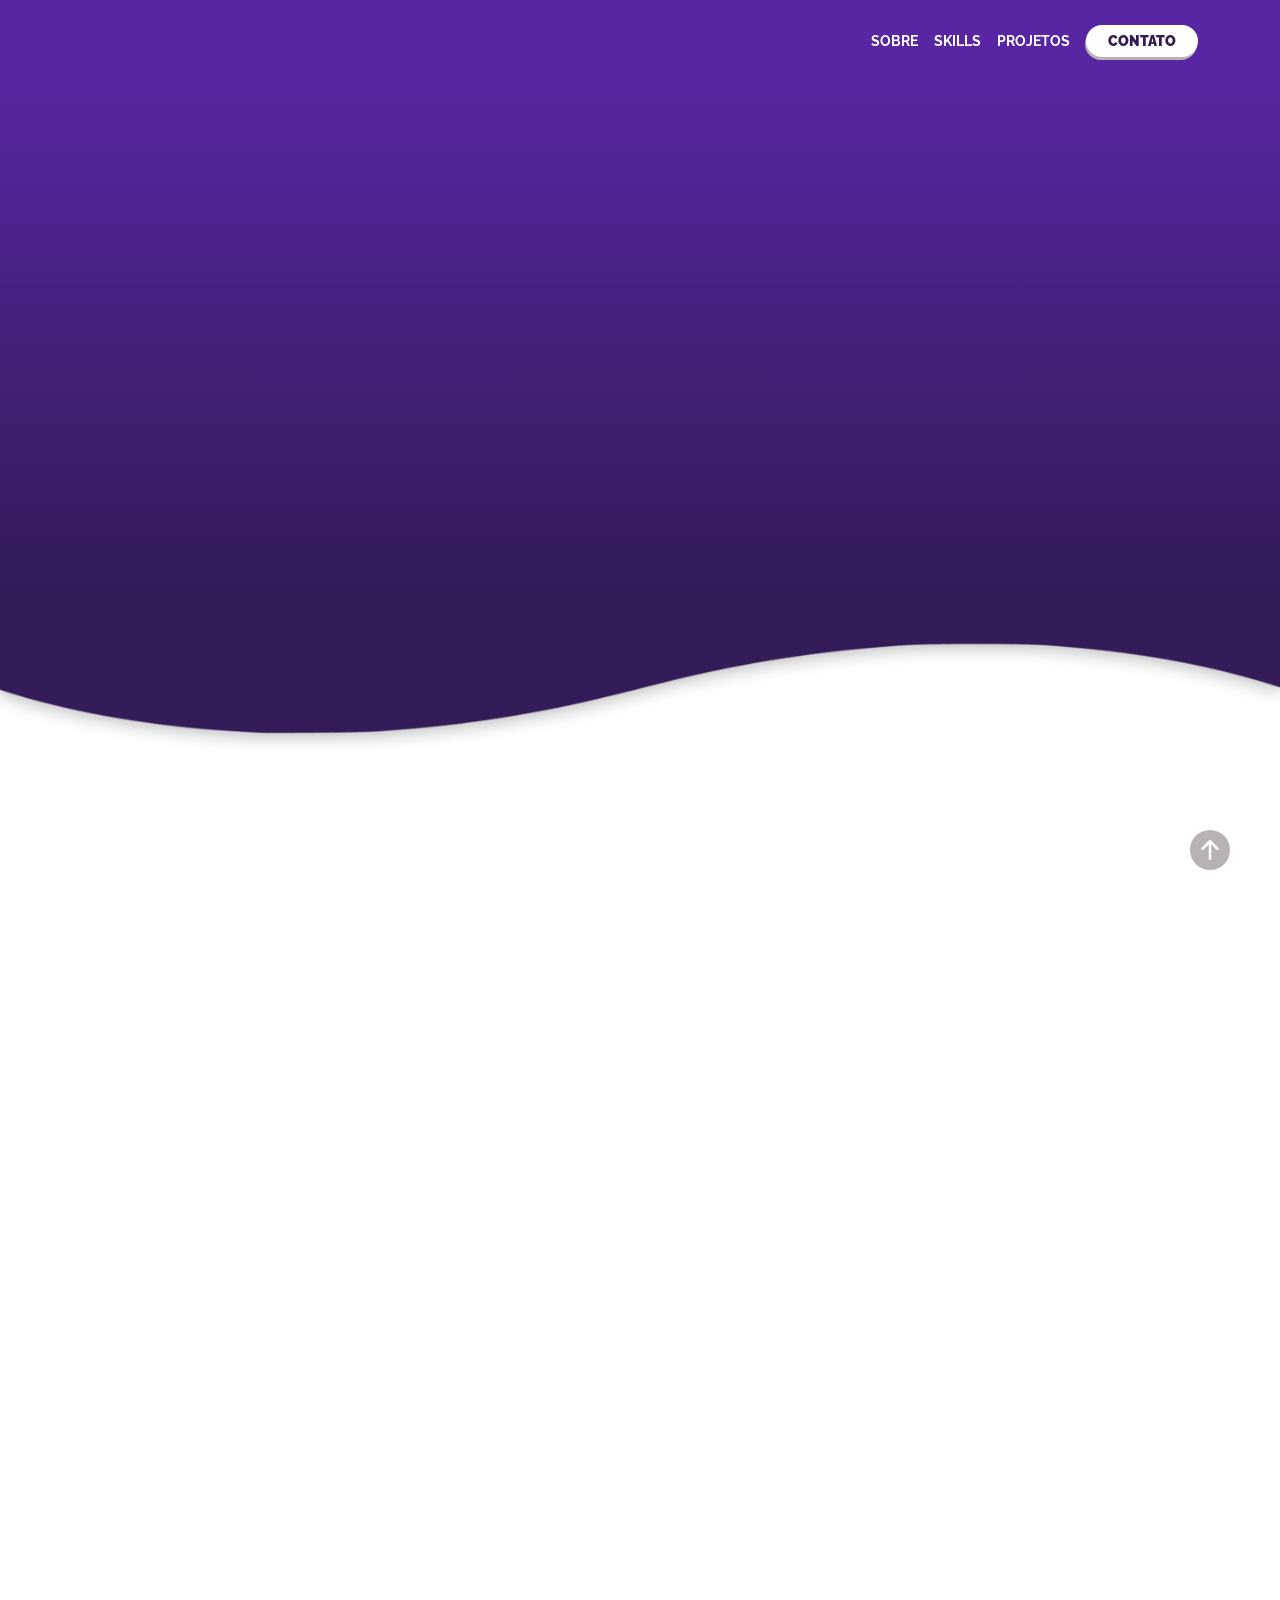
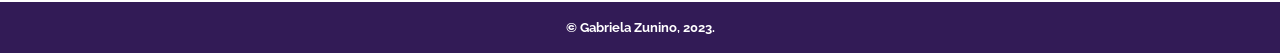
==== index.html @ 8ee488ed "primeiro commit" ====
<!DOCTYPE html>
<html lang="pt-BR">

<head>
  <meta charset="UTF-8">
  <meta http-equiv="X-UA-Compatible" content="IE=edge">
  <meta name="viewport" content="width=device-width, initial-scale=1.0">
  <link href="https://cdn.jsdelivr.net/npm/bootstrap@5.3.0/dist/css/bootstrap.min.css" rel="stylesheet"
    integrity="sha384-9ndCyUaIbzAi2FUVXJi0CjmCapSmO7SnpJef0486qhLnuZ2cdeRhO02iuK6FUUVM" crossorigin="anonymous">
  <script src="https://cdn.jsdelivr.net/npm/bootstrap@5.3.0/dist/js/bootstrap.bundle.min.js"
    integrity="sha384-geWF76RCwLtnZ8qwWowPQNguL3RmwHVBC9FhGdlKrxdiJJigb/j/68SIy3Te4Bkz" crossorigin="anonymous"
    defer></script>
  <link rel="stylesheet" href="src/css/style.css">
  <link rel="shortcut icon" href="src/images/icon.svg" type="image/x-icon">
  <script src="/src/js/mostrarMais.js" defer></script>
  <script src="src/js/form.js" defer></script>
  <script src="src/js/textAuto.js" defer></script>
  <script src="src/js/scrollReveal.js" defer></script>
  <script src="https://unpkg.com/scrollreveal"></script>
  <title>Gabriela C. Zunino</title>
</head>

<body>
  <header id="home">
    <nav class="navbar navbar-expand-lg">
      <div class="container">
        <a class="navbar-brand" href="#">
          <img src="src/images/Logo.svg" alt="Logo Gabriela C Zunino">
        </a>
        <button class="navbar-toggler" type="button" data-bs-toggle="collapse" data-bs-target="#navbarNav"
          aria-controls="navbarNav" aria-expanded="false" aria-label="Toggle navigation">
          <span><img src="src/images/list.svg" alt="menu__btn"></span>
        </button>
        <div class="collapse navbar-collapse" id="navbarNav">
          <ul class="navbar-nav ms-auto d-flex align-items-center justify-content-center">
            <li class="nav-item">
              <a class="nav-text" href="#banner-area">Sobre</a>
            </li>
            <li class="nav-item">
              <a class="nav-text" href="#skills">Skills</a>
            </li>
            <li class="nav-item">
              <a class="nav-text" href="#area-projetos">Projetos</a>
            </li>
            <li class="nav-item">
              <a class="btn d-flex justify-content-center align-items-center" href="#contato">Contato</a>
            </li>
          </ul>
        </div>
      </div>
    </nav>
  </header>

  <main>
    <section id="banner-area">
      <div class="bg">
        <div class="container">
          <div class="banner__conteudo pt-5 d-flex flex-md-row flex-column justify-content-center align-items-center">
            <img src="src/images/Gabriela.png" alt="foto da Gabriela C Zunino" class="banner__img me-md-5">

            <div class="banner__texto d-flex flex-column align-items-center align-items-md-start">
              <h1 class="banner__titulo text-center text-md-start">Gabriela, 22<br /><span id="textAuto"></span></h1>
              <p class="banner__sobre py-2 text-center text-md-start">Eu sou formada em lorem ipsum sit amet consectetur
                e atualmente estou
                participando no projeto Oracle ONE na Alura.</p>

              <div class="banner__botoes d-flex flex-column flex-md-row my-2 align-items-center justify-content-center">
                <a href="https://github.com/gaberelaa"
                  class="banner__btn d-flex justify-content-center align-items-center me-md-4 mb-3" target="_blank">
                  <img src="src/images/github 1.svg" alt="logo github" class="banner__btn-img pe-2">
                  GITHUB
                </a>
                <a href="https://www.linkedin.com/in/gabrielazunino/"
                  class="banner__btn d-flex justify-content-center align-items-center me-md-4 mb-3" target="_blank">
                  <img src="src/images/linkedin 1.svg" alt="logo linkedin" class="banner__btn-img pe-2">
                  LINKEDIN
                </a>

                <a href="#" class="banner__btn d-flex justify-content-center align-items-center mb-3" target="_blank">
                  <img src="src/images/card-text.svg" alt="logo linkedin" class="banner__btn-img pe-2">
                  CURRICULO
                </a>
              </div>
            </div>
          </div>
        </div>
      </div>
      <img src="src/images/onda_1.png" class="divisoria img-fluid">
    </section>

    <section id="cursos-formacao">
      <div class="container">
        <div class="cursos-formacao__content d-flex flex-column align-items-center my-5">
          <h2 class="titulo-section-branca text-center">Cursos & Formações</h2>

          <div class="cursos d-flex justify-content-between flex-wrap my-md-5">
            <div class="curso my-4">
              <div class="curso__img d-flex justify-content-center align-items-center">
                <a href="https://cursos.alura.com.br/user/gabrielazunino/degree-front-end-turma5-one-579096/certificate"
                  target="_blank"><img src="/src/images/certificados/logo_ALURA.png"
                    alt="logo instituição de ensino alura"></a>
              </div>

              <div class="curso__texto d-flex flex-column align-items-center py-4">
                <h3 class="curso__titulo text-uppercase text-center">Formação em<br />Desenvolvimento Front-end</h3>
                <p class="fw-bold text-center">
                  Aprendi a desenvolver interfaces de usuário atraentes e responsivas com foco em acessibilidade e
                  desempenho, utilizando tecnologias como HTML, CSS e JavaScript.
                </p>
              </div>
            </div>

            <div class="curso my-4">
              <div class="curso__img d-flex justify-content-center align-items-center">
                <a href="https://cursos.alura.com.br/user/gabrielazunino/degree-business-agility-turma5-one-579118/certificate"
                  target="_blank"><img src="/src/images/certificados/logo_ALURA.png"
                    alt="logo instituição de ensino alura"></a>
              </div>

              <div class="curso__texto d-flex flex-column align-items-center py-4">
                <h3 class="curso__titulo text-uppercase text-center">Formação em<br />Business Agility</h3>
                <p class="fw-bold text-center">
                  Aprendi o Mindset Ágil, estruturação de equipes e mensuração de resultados, expandir a agilidade para
                  outros projetos e áreas, impulsionando o sucesso da empresa.
                </p>
              </div>
            </div>

            <div class="curso my-4">
              <div class="curso__img d-flex justify-content-center align-items-center">
                <a href="https://empresas.descomplica.com.br/#/certificado/4a0d4b6e-781c-4298-8989-5dfa23360d42"
                  target="_blank"><img src="/src/images/certificados/logoInstitutoNu.png"
                    alt="logo instituto NU + descomplica"></a>
              </div>

              <div class="curso__texto d-flex flex-column align-items-center py-4">
                <h3 class="curso__titulo text-uppercase text-center">Design Thinking, UX e Metodologias Ágeis</h3>
                <p class="fw-bold text-center">
                  Desenvolvi habilidades em UX design e práticas ágeis, abordagem centrada no usuário, técnicas de
                  pesquisa e prototipação para criar soluções inovadoras e colaborativas.
                </p>
              </div>
            </div>

            <div class="curso my-4">
              <div class="curso__img d-flex justify-content-center align-items-center">
                <a href="https://empresas.descomplica.com.br/#/certificado/fb8136c1-b3ff-40ca-a9f5-7c4e1dd2fcd7"
                  target="_blank"><img src="/src/images/certificados/logoInstitutoNu.png"
                    alt="logo instituto NU + descomplica"></a>
              </div>

              <div class="curso__texto d-flex flex-column align-items-center py-4">
                <h3 class="curso__titulo text-uppercase text-center">Java Script</h3>
                <p class="fw-bold text-center">
                  Adquiri conhecimentos em variáveis, funções, DOM, requisições e consumo de APIs. Tive uma compreensão
                  aprofundada dessa linguagem, posso desenvolver sites dinâmicos e outros projetos incriveis.
                </p>
              </div>
            </div>

            <div class="curso my-4">
              <div class="curso__img d-flex justify-content-center align-items-center">
                <a href="https://empresas.descomplica.com.br/#/certificado/546088b1-3071-4ff8-87dc-6d30b215b2cf"
                  target="_blank"><img src="/src/images/certificados/logoInstitutoNu.png"
                    alt="logo instituto NU + descomplica"></a>
              </div>

              <div class="curso__texto d-flex flex-column align-items-center py-4">
                <h3 class="curso__titulo text-uppercase text-center">React</h3>
                <p class="fw-bold text-center">
                  Aprendi a criar componentes reutilizáveis, gerenciar o estado da aplicação e integrar com APIs, os
                  conceitos de virtual DOM, roteamento e ciclo de vida dos componentes, para aplicações web modernas e
                  eficientes.
                </p>
              </div>
            </div>

            <div class="curso my-4">
              <div class="curso__img d-flex justify-content-center align-items-center">
                <a href="https://empresas.descomplica.com.br/#/certificado/546088b1-3071-4ff8-87dc-6d30b215b2cf"
                  target="_blank"><img src="/src/images/certificados/logoInstitutoNu.png"
                    alt="logo instituto NU + descomplica"></a>
              </div>

              <div class="curso__texto d-flex flex-column align-items-center py-4">
                <h3 class="curso__titulo text-uppercase text-center">Gestão de Projetos e Produtos</h3>
                <p class="fw-bold text-center">
                  Adquiri conhecimento em técnicas e ferramentas para gestão de projetos e produtos capacitando-me a
                  gerenciar de forma eficaz o ciclo de vida de projetos.
                </p>
              </div>
            </div>

            <div class="curso my-4">
              <div class="curso__img d-flex justify-content-center align-items-center">
                <a href="https://alunos.b7web.com.br/media/certificates/certificado_9192114.jpg" target="_blank"><img
                    src="src/images/certificados/logo__b7web.png" alt="logo B7Web"></a>
              </div>

              <div class="curso__texto d-flex flex-column align-items-center py-4">
                <h3 class="curso__titulo text-uppercase text-center">Git & Github</h3>
                <p class="fw-bold text-center">
                  Aprendi a utilizar comandos básicos do Git para criar e gerenciar repositórios, realizar commits,
                  branches e merges. E também o GitHub para compartilhar e colaborar em projetos.
                </p>
              </div>
            </div>

            <div class="curso my-4">
              <div class="curso__img d-flex justify-content-center align-items-center">
                <a href="https://alunos.b7web.com.br/media/certificates/certificado_638559.jpg" target="_blank"><img
                    src="src/images/certificados/logo__b7web.png" alt="logo B7Web"></a>
              </div>

              <div class="curso__texto d-flex flex-column align-items-center py-4">
                <h3 class="curso__titulo text-uppercase text-center">HTML5 & CSS3</h3>
                <p class="fw-bold text-center">
                  Tecnologias essenciais para a criação de páginas web modernas e estilizadas. No curso, aprendi a
                  utilizar os recursos do HTML5 para estruturar o conteúdo de forma semântica, além de explorar as
                  funcionalidades avançadas do CSS3 para estilizar e posicionar elementos de forma responsiva.
                </p>
              </div>
            </div>

            <div class="curso my-4">
              <div class="curso__img d-flex justify-content-center align-items-center">
                <a href="https://alunos.b7web.com.br/media/certificates/certificado_9412033.jpg" target="_blank"><img
                    src="src/images/certificados/logo__b7web.png" alt="logo B7Web"></a>
              </div>

              <div class="curso__texto d-flex flex-column align-items-center py-4">
                <h3 class="curso__titulo text-uppercase text-center">Bootstrap</h3>
                <p class="fw-bold text-center">
                  Utilização de componentes pré-construídos do Bootstrap, como menus, botões, carousel e formulários,
                  para agilizar o desenvolvimento de páginas web. Além disso, explorei o sistema de grid para criar
                  layouts flexíveis e responsivos.
                </p>
              </div>
            </div>
          </div>
        </div>

        <div class="d-flex justify-content-center mb-5">
          <button id="view_btn" class="banner__btn btn__form btn__more btn__curso text-uppercase">Ver mais</button>
        </div>
      </div>
    </section>

    <section id="area-projetos">
      <img src="src/images/onda.png" class="divisoria img-fluid">
      <div class="bg">
        <div class="container">
          <div class="projetos d-flex flex-column align-items-center pt-5 pb-2 py-md-5">
            <h2 class="titulo-section-roxa">Últimos Projetos</h2>

            <div class="projetos__esquerda d-flex flex-column flex-md-row align-items-center py-5">
              <div class="projeto__img d-flex justify-content-center align-items-center">
                <img src="src/images/projeto/Projeto.png" alt="imagem projeto">
              </div>

              <div class="projeto__texto d-flex flex-column align-items-center align-items-md-start ms-md-4 mt-4">
                <h3 class="projeto__titulo text-center text-md-start">Advice Generator App - HTML, CSS & JS</h3>
                <p class="projeto__texto text-center text-md-start">
                  Gerador de conselhos aleatórios, desenvolvido com HTML, CSS, JavaScrip e também utilizei a API Advice
                  Slip. <br /> Para receber um conselhos
                  basta clicar no dado.
                </p>
                <div class="projeto__btns d-flex justify-content-start">
                  <a href="https://github.com/gaberelaa/gerador_conselhosAleatorios"
                    class="btn d-flex justify-content-center align-items-center me-3" target="_blank">Repositório</a>
                  <a href="https://gaberelaa.github.io/gerador_conselhosAleatorios/"
                    class="btn d-flex justify-content-center align-items-center" target="_blank">Ver demo</a>
                </div>
              </div>
            </div>

            <div class="projetos__direita d-flex flex-column flex-md-row align-items-center py-5">
              <div class="projeto__texto d-flex flex-column align-items-center align-items-md-end me-md-4 mb-4">
                <h3 class="projeto__titulo text-center text-md-end">Interactive Rating Component - HTML, CSS & JS</h3>
                <p class="projeto__texto text-center text-md-end">
                  Um card de avaliação interativa, onde o usuário poderá escolher uma nota para um possível serviço, e
                  após selecionado receberá um card com o agradecimento pelo voto.
                </p>
                <div class="projeto__btns d-flex justify-content-end">
                  <a href="https://github.com/gaberelaa/AvaliacaoInterativa"
                    class="btn d-flex justify-content-center align-items-center me-3" target="_blank">Repositório</a>
                  <a href="https://gaberelaa.github.io/AvaliacaoInterativa/"
                    class="btn d-flex justify-content-center align-items-center" target="_blank">Ver demo</a>
                </div>
              </div>

              <div class="projeto__img d-flex justify-content-center align-items-center">
                <img src="src/images/projeto/projeto2.png" alt="imagem projeto">
              </div>
            </div>

            <div class="projetos__esquerda d-flex flex-column flex-md-row align-items-center py-5">
              <div class="projeto__img d-flex justify-content-center align-items-center">
                <img src="src/images/projeto/Projeto3.png" alt="imagem projeto">
              </div>

              <div class="projeto__texto d-flex flex-column align-items-center align-items-md-start ms-md-4 mt-4">
                <h3 class="projeto__titulo text-center text-md-start">Landing Page SunnySide - HTML, CSS & BootstrapS</h3>
                <p class="projeto__texto text-center text-md-start">
                  Landing page para agência Sunnyside responsiva.
                </p>
                <div class="projeto__btns d-flex">
                  <a href="https://github.com/gaberelaa/Sunnyside.LandingPage"
                    class="btn d-flex justify-content-center align-items-center me-3" target="_blank">Repositório</a>
                  <a href="https://gaberelaa.github.io/Sunnyside.LandingPage/"
                    class="btn d-flex justify-content-center align-items-center" target="_blank">Ver demo</a>
                </div>
              </div>
            </div>

            <div class="projetos__direita d-flex flex-column flex-md-row align-items-center py-5">
              <div class="projeto__texto d-flex flex-column align-items-center align-items-md-end me-md-4 mb-4">
                <h3 class="projeto__titulo text-center text-md-end">Landing Page Huddle - HTML, CSS & Bootstrap</h3>
                <p class="projeto__texto text-center text-md-end">
                  Landing page Huddle responsiva.
                </p>
                <div class="projeto__btns d-flex justify-content-end">
                  <a href="https://github.com/gaberelaa/Huddle.landingpage"
                    class="btn d-flex justify-content-center align-items-center me-3" target="_blank">Repositório</a>
                  <a href="https://gaberelaa.github.io/Huddle.landingpage/"
                    class="btn d-flex justify-content-center align-items-center" target="_blank">Ver demo</a>
                </div>
              </div>

              <div class="projeto__img d-flex justify-content-center align-items-center">
                <img src="src/images/projeto/projeto4.png" alt="imagem projeto">
              </div>
            </div>
          </div>
          </div>

          

          <div class="d-flex justify-content-center pb-5">
            <a href="https://github.com/gaberelaa?tab=repositories"
              class="btn btn__more text-uppercase py-4 d-flex justify-content-center align-items-center"
              target="_blank">Outros Projetos</a>
          </div>
        </div>
      </div>
      <img src="src/images/onda_1.png" class="divisoria img-fluid">
    </section>

    <section id="skills">
      <div class="container">
        <div class="skills__content d-flex justify-content-center align-items-center my-5">
          <div class="skills d-flex flex-column align-items-center">
            <h2 class="titulo-section-branca my-5">Skills</h2>

            <ul class="skills__list d-flex justify-content-evenly flex-wrap flex-row p-0">
              <li class="skills__list-item d-flex justify-content-start align-items-end p-3 mb-4">
                <img src="src/images/skills/js.png" alt="logo javascript">
              </li>
              <li class="skills__list-item d-flex justify-content-start align-items-end p-3 mb-4">
                <img src="src/images/skills/react.png" alt="logo react">
              </li>
              <li class="skills__list-item d-flex justify-content-start align-items-end p-3 mb-4">
                <img src="src/images/skills/html.png" alt="logo html">
              </li>
              <li class="skills__list-item d-flex justify-content-start align-items-end p-3">
                <img src="src/images/skills/css.png" alt="logo css">
              </li>
              <li class="skills__list-item d-flex justify-content-start align-items-end p-3">
                <img src="src/images/skills/bootstrap.png" alt="logo bootstrap">
              </li>
              <li class="skills__list-item d-flex justify-content-start align-items-end p-3">
                <img src="src/images/skills/git.png" alt="logo git">
              </li>
            </ul>
          </div>
        </div>
      </div>
    </section>

    <section id="contato">
      <img src="src/images/onda.png" class="divisoria img-fluid">
      <div class="bg">
        <div class="container p-0">
          <div class="contato__content d-flex justify-content-md-center align-items-center py-5">
            <div class="contato__img me-5">
              <img src="src/images/contact/Inbox cleanup-pana.svg" alt="">
            </div>

            <div class="contato__form d-flex flex-column align-items-center justify-content-center">
              <h2 class="titulo-section-roxa text-center">Contato</h2>
              <form action="https://formsubmit.co/42e1a36c0c9236c0101e891fdc2cc5ad" method="POST" class="form d-flex flex-column align-items-center justify-content-center" id="myForm" >
                <div class="form__group">
                  <label class="form__label ps-3" for="name">Nome</label>
                  <input placeholder="Digite o seu nome completo" class="form__input p-3" type="text"
                    oninput="validaNome(0)" name="name" maxlength="50">
                  <span id="inputError" class="ps-3">O nome deve conter mais do que 3 caracteres.</span>
                </div>
                <div class="form__group">
                  <label class="form__label ps-3" for="email">E-mail</label>
                  <input placeholder="Digite o seu e-mail" class="form__input p-3" name="email" id="email" type="email"
                    oninput="validaEmail()">
                  <span id="inputError" class="ps-3">Digite um e-mail válido.</span>
                </div>
                <div class="form__group">
                  <label class="form__label ps-3" for="name">Assunto</label>
                  <input placeholder="Digite o assunto" class="form__input p-3" name="_subject" type="text" oninput="validaNome(2)"
                    maxlength="50">
                  <span id="inputError" class="ps-3">Por favor, digite o motivo do seu contato.</span>
                </div>
                <div class="form__group">
                  <label class="form__label ps-3" for="message">Mensagem</label>
                  <textarea placeholder="Digite a sua mensagem..." class="form__input p-3" name="message" id="message"
                    maxlength="300" oninput="validaNome(3)"></textarea>
                  <span id="inputError" class="ps-3">A sua mensagem deve conter mais do que 3 caracteres.</span>
                </div>
                <button class="banner__btn btn__form text-uppercase p-3" type="submit">Enviar mensagem</button>

                <input type="hidden" name="_template" value="table">
                <input type="hidden" name="_next" value="http://127.0.0.1:5501/">
                <input type="hidden" name="_autoresponse" value="Mensagem recebida, obrigada pelo contato!">
              </form>
            </div>
          </div>
        </div>
      </div>
    </section>
  </main>

  <footer class="d-flex justify-content-center py-3 fw-bold">
    <a href="#">&copy; Gabriela Zunino, 2023.</a>
  </footer>
  <a href="#home" class="setaHome"><img src="src/images/arrow-up-circle-fill.svg" alt="Voltar ao topo"></a>
</body>

</html>
---- src/css/style.css ----
@import url('https://fonts.googleapis.com/css2?family=Raleway:wght@400;500;600;700;900&display=swap');

* {
    font-family: 'Raleway', sans-serif;
}

a {
    text-decoration: none;
    color: inherit;
}

ul {
    list-style: none;
}

:root {
    --roxo-bg: #321B56;
    --cinza-borda: #b8b3b3;
    --branco: #fff;
    --roxo-btn: #6928bd;
    --roxo-shadow-btn: #5a14af;
    --roxo-titulo-sb: #521795;
    --roxo-bg-skills-hobbies: #8836F0;
}

.titulo-section-branca {
    font-weight: 900;
    color: var(--roxo-titulo-sb);
    font-size: 2.2rem;
    text-transform: uppercase;
}

.titulo-section-roxa {
    font-weight: 900;
    color: var(--branco);
    font-size: 2.2rem;
    text-transform: uppercase;
}

.navbar {
    background-color: #5826A3;
    padding-top: 1rem;
}

.navbar-brand img {
    width: 13rem;
}

.nav-text {
    color: var(--branco);
    text-transform: uppercase;
    font-weight: 700;
    font-size: 0.9rem;
    margin-right: 1rem;
    transition: all 0.2s ease-in-out;
}

.btn {
    background-color: var(--branco);
    color: var(--roxo-bg);
    border-radius: 2rem;
    width: 7rem;
    height: 2rem;
    box-shadow: -1px 3px 0 var(--cinza-borda);
    font-size: 0.9rem;
    font-weight: 900;
    text-transform: uppercase;
    transition: all 0.2s ease-in-out;
}


.bg {
    background-image: linear-gradient(to top, #321b56, #3b1e69, #44217c, #4e248f, #5826a3);
}

.banner__img {
    width: 23rem;
}

.banner__texto {
    color: var(--branco);
    width: 45.625rem;
}

.banner__titulo {
    font-weight: 900;
    font-size: 3rem;
}

.banner__btn {
    font-weight: 700;
    background-color: var(--roxo-btn);
    width: 10rem;
    height: 3.125rem;
    border-radius: 2rem;
    box-shadow: -1px 4px 0px var(--roxo-shadow-btn);
    transition: all 0.2s ease-in-out;
}

.banner__btn-img {
    width: 2rem;
}

.divisoria {
    width: 100%;
}

.skills {
    width: 100%;
}

.skills__list {
    width: 100%;
}

.skills__list-item {
    background: linear-gradient(to left, #321b56, #3b1e69, #44217c, #4e248f, #5826a3);
    opacity: 90%;
    width: 9.375rem;
    height:  9.375rem;
    border-radius: 1rem;
    box-shadow: -9px 9px 18px #5a5a5a50, 9px -9px 18px #ffffff;
    transition: 0.3s ease-in-out;
}

.skills__list-item:hover {
    opacity: 100%;
    transform: scale(1.02);
    box-shadow: 0px 0px 10px 2px #5a5a5a50;
}

.projeto__img {
    width: 18.75rem;
    height: 18.75rem;
    border-radius: 2rem;
    box-shadow: -17px 17px 13px -3px rgba(0, 0, 0, 0.13);
}

.projeto__texto {
    width: 28.75rem;
}

.projeto__titulo {
    font-weight: 900;
    color: var(--branco);
    font-size: 2rem;
}

.projeto__texto {
    color: var(--branco);
    font-weight: 700;
}

.cursos {
    width: 100%;
    max-height: 18.75rem;
    overflow: hidden;
    transition: max-height 0.6s ease-in-out;
}

.active {
    max-height: auto;
}

.curso__img {
    height: 6.25rem;
}

.curso__img img {
    width: 9.375rem;
}

.curso__texto {
    width: 22.5rem;
}

.curso__texto a {
    color: var(--branco);
}

.curso__titulo {
    color: var(--roxo-titulo-sb);
    font-weight: 900;
    font-size: 1.3rem;
}

.contato__img img {
    width: 37.5rem;
}

.form {
    width: 37.5rem;
}

.form__group {
    margin-bottom: 1.25rem;
    width: 100%;
}

.form__label {
    display: block;
    font-weight: 700;
    color: var(--branco);
}

.form__input {
    width: 100%;
    border: none;
    background-color: #fff;
    color: #5f5f5f;
    border-radius: 2rem;
    font-weight: 600;
}

.form__input:focus {
    outline: none;
    border: 2px solid var(--roxo-bg-skills-hobbies);
}

textarea.form__input {
    height: 9.375rem;
    resize: none;
}

::placeholder {
    color: var(--cinza-borda);
}

.btn__form {
    width: 50%;
    color: var(--branco);
    border: none;
    cursor: pointer;
    transition: all 0.2s ease-in-out;

}

footer {
    background-color: #321B56;
}


footer a {
    color: var(--branco);
    font-size: 0.8rem;
    transition: 0.3s ease-in-out;
}

footer a:hover {
    color: rgb(178, 164, 248);
}

body::-webkit-scrollbar {
    width: 0.625rem;
}

body::-webkit-scrollbar-track {
    background: #f1f1f1;
}

body::-webkit-scrollbar-thumb {
    background: #6A6DE8;
    border-radius: 0.2rem;
}

body::-webkit-scrollbar-thumb:hover {
    background: #749CFF;
}

.btn:hover {
    transform: translateY(-2px);
    box-shadow: 0px 6px 0px var(--cinza-borda);
    background-color: var(--branco);
    color: var(--roxo-bg);
}

.btn:active {
    transform: translateY(0px);
    box-shadow: none;
    background-color: var(--branco);
    color: var(--roxo-bg);
}

.banner__btn:hover {
    transform: translateY(-2px);
    box-shadow: 0px 6px 0px var(--roxo-shadow-btn);
    background-color: var(--roxo-btn);
    color: var(--branco);
}

.banner__btn:active {
    transform: translateY(0px);
    box-shadow: none;
}

.nav-text:hover {
    color: #e9e1ff;
}

.nav-text {
    position: relative;
}

.nav-text::after {
    content: ' ';
    width: 0;
    height: 0.188rem;
    background-color: #e9e1ff;
    position: absolute;
    bottom: -0.313rem;
    left: 0;
    transition: 0.5s ease-in-out;
    border-radius: 2rem;
}

.nav-text:hover::after {
    width: 100%;
}

.btn__more {
    width: 15.625rem;
    box-shadow: 0 7px 0px var(--cinza-borda);
}

.btn__curso {
    box-shadow: 0 7px 0px var(--roxo-shadow-btn);
}

.projeto__img img {
    width: 100%;
    border-radius: 1rem;
}

#inputError {
    color: rgb(245, 71, 71);
    font-size: 0.8rem;
    display: none;
}

#cursos-formacao,
#area-projetos,
#skills,
#contato,
.banner__conteudo,
.navbar-brand,
.narvbar-nav {
    visibility: hidden;
}

.setaHome {
    position: fixed;
    right: 3.125rem;
    bottom: 1.875rem;
    transition: 0.5s ease-in-out;
}

.setaHome:hover {
    transform: scale(1.3);
}

@media screen and (max-width: 468px) {
    .banner__img {
        width: 85%;
    }

    .banner__texto {
        width: 85%;
    }

    .banner__titulo {
        font-size: 2.4rem;
    }

    .projeto__texto {
        width: 85%;
    }

    .projeto__titulo {
        font-size: 1.6rem;
    }

    .projeto__texto {
        font-size: 0.8rem;
    }

    .contato__img img {
        display: none;
    }

    .contato__content {
        width: 50%;
    }

    .form {
        width: 18.75rem;
    }

    .navbar-toggler {
        border: none;
    }

    .skills__list-item {
        opacity: 100%;
    }
}
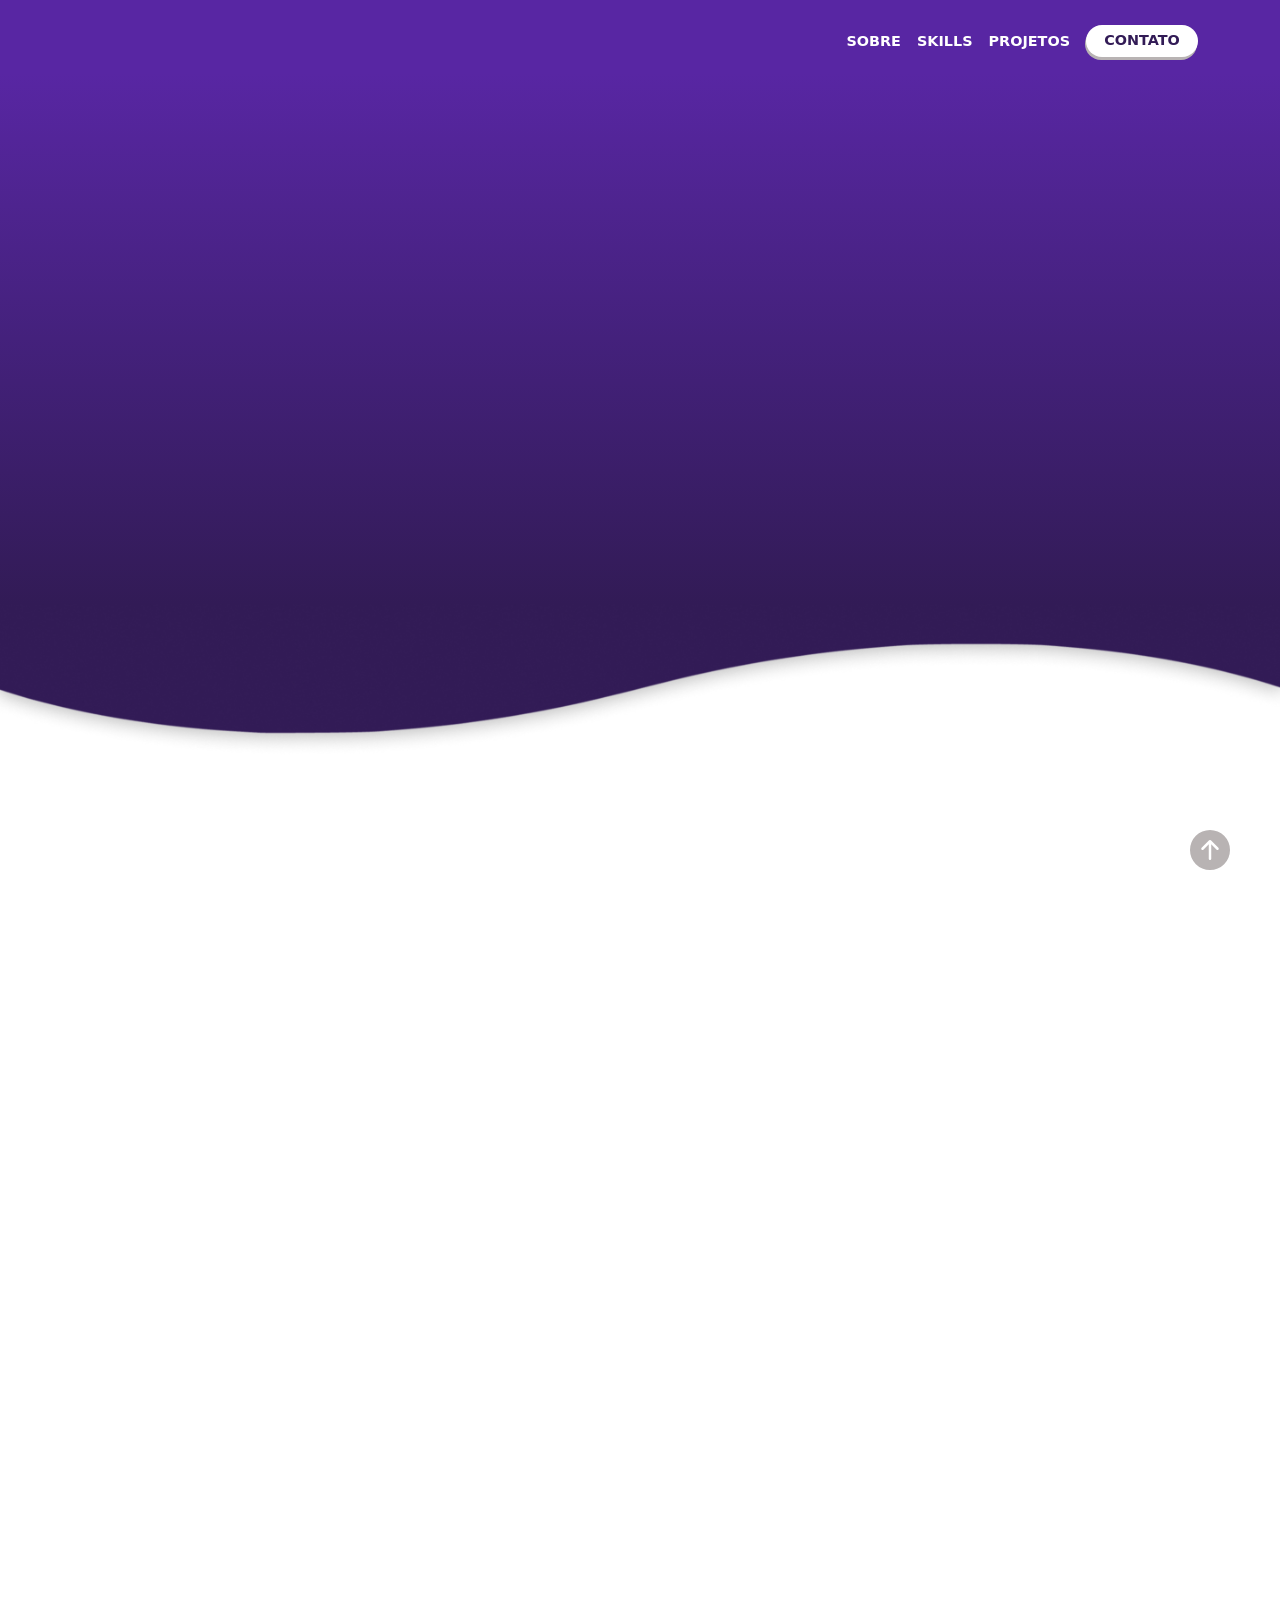
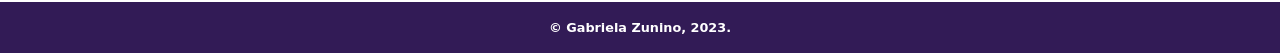
==== commit 25f34d19: "compressao de JS e CSS para otimização" ====
--- a/index.html
+++ b/index.html
@@ -252,12 +252,10 @@
         <div class="container">
           <div class="projetos d-flex flex-column align-items-center pt-5 pb-2 py-md-5">
             <h2 class="titulo-section-roxa">Últimos Projetos</h2>
-
             <div class="projetos__esquerda d-flex flex-column flex-md-row align-items-center py-5">
               <div class="projeto__img d-flex justify-content-center align-items-center">
                 <img src="src/images/projeto/Projeto.png" alt="imagem projeto">
               </div>
-
               <div class="projeto__texto d-flex flex-column align-items-center align-items-md-start ms-md-4 mt-4">
                 <h3 class="projeto__titulo text-center text-md-start">Advice Generator App - HTML, CSS & JS</h3>
                 <p class="projeto__texto text-center text-md-start">
@@ -273,7 +271,6 @@
                 </div>
               </div>
             </div>
-
             <div class="projetos__direita d-flex flex-column flex-md-row align-items-center py-5">
               <div class="projeto__texto d-flex flex-column align-items-center align-items-md-end me-md-4 mb-4">
                 <h3 class="projeto__titulo text-center text-md-end">Interactive Rating Component - HTML, CSS & JS</h3>
@@ -288,19 +285,17 @@
                     class="btn d-flex justify-content-center align-items-center" target="_blank">Ver demo</a>
                 </div>
               </div>
-
               <div class="projeto__img d-flex justify-content-center align-items-center">
                 <img src="src/images/projeto/projeto2.png" alt="imagem projeto">
               </div>
             </div>
-
             <div class="projetos__esquerda d-flex flex-column flex-md-row align-items-center py-5">
               <div class="projeto__img d-flex justify-content-center align-items-center">
                 <img src="src/images/projeto/Projeto3.png" alt="imagem projeto">
               </div>
-
               <div class="projeto__texto d-flex flex-column align-items-center align-items-md-start ms-md-4 mt-4">
-                <h3 class="projeto__titulo text-center text-md-start">Landing Page SunnySide - HTML, CSS & BootstrapS</h3>
+                <h3 class="projeto__titulo text-center text-md-start">Landing Page SunnySide - HTML, CSS & BootstrapS
+                </h3>
                 <p class="projeto__texto text-center text-md-start">
                   Landing page para agência Sunnyside responsiva.
                 </p>
@@ -312,7 +307,6 @@
                 </div>
               </div>
             </div>
-
             <div class="projetos__direita d-flex flex-column flex-md-row align-items-center py-5">
               <div class="projeto__texto d-flex flex-column align-items-center align-items-md-end me-md-4 mb-4">
                 <h3 class="projeto__titulo text-center text-md-end">Landing Page Huddle - HTML, CSS & Bootstrap</h3>
@@ -332,16 +326,13 @@
               </div>
             </div>
           </div>
-          </div>
-
-          
-
-          <div class="d-flex justify-content-center pb-5">
-            <a href="https://github.com/gaberelaa?tab=repositories"
-              class="btn btn__more text-uppercase py-4 d-flex justify-content-center align-items-center"
-              target="_blank">Outros Projetos</a>
-          </div>
-        </div>
+        </div>
+        <div class="d-flex justify-content-center pb-5">
+          <a href="https://github.com/gaberelaa?tab=repositories"
+            class="btn btn__more text-uppercase py-4 d-flex justify-content-center align-items-center"
+            target="_blank">Outros Projetos</a>
+        </div>
+      </div>
       </div>
       <img src="src/images/onda_1.png" class="divisoria img-fluid">
     </section>
@@ -388,7 +379,8 @@
 
             <div class="contato__form d-flex flex-column align-items-center justify-content-center">
               <h2 class="titulo-section-roxa text-center">Contato</h2>
-              <form action="https://formsubmit.co/42e1a36c0c9236c0101e891fdc2cc5ad" method="POST" class="form d-flex flex-column align-items-center justify-content-center" id="myForm" >
+              <form action="https://formsubmit.co/42e1a36c0c9236c0101e891fdc2cc5ad" method="POST"
+                class="form d-flex flex-column align-items-center justify-content-center" id="myForm">
                 <div class="form__group">
                   <label class="form__label ps-3" for="name">Nome</label>
                   <input placeholder="Digite o seu nome completo" class="form__input p-3" type="text"
@@ -403,8 +395,8 @@
                 </div>
                 <div class="form__group">
                   <label class="form__label ps-3" for="name">Assunto</label>
-                  <input placeholder="Digite o assunto" class="form__input p-3" name="_subject" type="text" oninput="validaNome(2)"
-                    maxlength="50">
+                  <input placeholder="Digite o assunto" class="form__input p-3" name="_subject" type="text"
+                    oninput="validaNome(2)" maxlength="50">
                   <span id="inputError" class="ps-3">Por favor, digite o motivo do seu contato.</span>
                 </div>
                 <div class="form__group">
--- a/src/css/style.css
+++ b/src/css/style.css
@@ -1,405 +1,2 @@
-@import url('https://fonts.googleapis.com/css2?family=Raleway:wght@400;500;600;700;900&display=swap');
-
-* {
-    font-family: 'Raleway', sans-serif;
-}
-
-a {
-    text-decoration: none;
-    color: inherit;
-}
-
-ul {
-    list-style: none;
-}
-
-:root {
-    --roxo-bg: #321B56;
-    --cinza-borda: #b8b3b3;
-    --branco: #fff;
-    --roxo-btn: #6928bd;
-    --roxo-shadow-btn: #5a14af;
-    --roxo-titulo-sb: #521795;
-    --roxo-bg-skills-hobbies: #8836F0;
-}
-
-.titulo-section-branca {
-    font-weight: 900;
-    color: var(--roxo-titulo-sb);
-    font-size: 2.2rem;
-    text-transform: uppercase;
-}
-
-.titulo-section-roxa {
-    font-weight: 900;
-    color: var(--branco);
-    font-size: 2.2rem;
-    text-transform: uppercase;
-}
-
-.navbar {
-    background-color: #5826A3;
-    padding-top: 1rem;
-}
-
-.navbar-brand img {
-    width: 13rem;
-}
-
-.nav-text {
-    color: var(--branco);
-    text-transform: uppercase;
-    font-weight: 700;
-    font-size: 0.9rem;
-    margin-right: 1rem;
-    transition: all 0.2s ease-in-out;
-}
-
-.btn {
-    background-color: var(--branco);
-    color: var(--roxo-bg);
-    border-radius: 2rem;
-    width: 7rem;
-    height: 2rem;
-    box-shadow: -1px 3px 0 var(--cinza-borda);
-    font-size: 0.9rem;
-    font-weight: 900;
-    text-transform: uppercase;
-    transition: all 0.2s ease-in-out;
-}
-
-
-.bg {
-    background-image: linear-gradient(to top, #321b56, #3b1e69, #44217c, #4e248f, #5826a3);
-}
-
-.banner__img {
-    width: 23rem;
-}
-
-.banner__texto {
-    color: var(--branco);
-    width: 45.625rem;
-}
-
-.banner__titulo {
-    font-weight: 900;
-    font-size: 3rem;
-}
-
-.banner__btn {
-    font-weight: 700;
-    background-color: var(--roxo-btn);
-    width: 10rem;
-    height: 3.125rem;
-    border-radius: 2rem;
-    box-shadow: -1px 4px 0px var(--roxo-shadow-btn);
-    transition: all 0.2s ease-in-out;
-}
-
-.banner__btn-img {
-    width: 2rem;
-}
-
-.divisoria {
-    width: 100%;
-}
-
-.skills {
-    width: 100%;
-}
-
-.skills__list {
-    width: 100%;
-}
-
-.skills__list-item {
-    background: linear-gradient(to left, #321b56, #3b1e69, #44217c, #4e248f, #5826a3);
-    opacity: 90%;
-    width: 9.375rem;
-    height:  9.375rem;
-    border-radius: 1rem;
-    box-shadow: -9px 9px 18px #5a5a5a50, 9px -9px 18px #ffffff;
-    transition: 0.3s ease-in-out;
-}
-
-.skills__list-item:hover {
-    opacity: 100%;
-    transform: scale(1.02);
-    box-shadow: 0px 0px 10px 2px #5a5a5a50;
-}
-
-.projeto__img {
-    width: 18.75rem;
-    height: 18.75rem;
-    border-radius: 2rem;
-    box-shadow: -17px 17px 13px -3px rgba(0, 0, 0, 0.13);
-}
-
-.projeto__texto {
-    width: 28.75rem;
-}
-
-.projeto__titulo {
-    font-weight: 900;
-    color: var(--branco);
-    font-size: 2rem;
-}
-
-.projeto__texto {
-    color: var(--branco);
-    font-weight: 700;
-}
-
-.cursos {
-    width: 100%;
-    max-height: 18.75rem;
-    overflow: hidden;
-    transition: max-height 0.6s ease-in-out;
-}
-
-.active {
-    max-height: auto;
-}
-
-.curso__img {
-    height: 6.25rem;
-}
-
-.curso__img img {
-    width: 9.375rem;
-}
-
-.curso__texto {
-    width: 22.5rem;
-}
-
-.curso__texto a {
-    color: var(--branco);
-}
-
-.curso__titulo {
-    color: var(--roxo-titulo-sb);
-    font-weight: 900;
-    font-size: 1.3rem;
-}
-
-.contato__img img {
-    width: 37.5rem;
-}
-
-.form {
-    width: 37.5rem;
-}
-
-.form__group {
-    margin-bottom: 1.25rem;
-    width: 100%;
-}
-
-.form__label {
-    display: block;
-    font-weight: 700;
-    color: var(--branco);
-}
-
-.form__input {
-    width: 100%;
-    border: none;
-    background-color: #fff;
-    color: #5f5f5f;
-    border-radius: 2rem;
-    font-weight: 600;
-}
-
-.form__input:focus {
-    outline: none;
-    border: 2px solid var(--roxo-bg-skills-hobbies);
-}
-
-textarea.form__input {
-    height: 9.375rem;
-    resize: none;
-}
-
-::placeholder {
-    color: var(--cinza-borda);
-}
-
-.btn__form {
-    width: 50%;
-    color: var(--branco);
-    border: none;
-    cursor: pointer;
-    transition: all 0.2s ease-in-out;
-
-}
-
-footer {
-    background-color: #321B56;
-}
-
-
-footer a {
-    color: var(--branco);
-    font-size: 0.8rem;
-    transition: 0.3s ease-in-out;
-}
-
-footer a:hover {
-    color: rgb(178, 164, 248);
-}
-
-body::-webkit-scrollbar {
-    width: 0.625rem;
-}
-
-body::-webkit-scrollbar-track {
-    background: #f1f1f1;
-}
-
-body::-webkit-scrollbar-thumb {
-    background: #6A6DE8;
-    border-radius: 0.2rem;
-}
-
-body::-webkit-scrollbar-thumb:hover {
-    background: #749CFF;
-}
-
-.btn:hover {
-    transform: translateY(-2px);
-    box-shadow: 0px 6px 0px var(--cinza-borda);
-    background-color: var(--branco);
-    color: var(--roxo-bg);
-}
-
-.btn:active {
-    transform: translateY(0px);
-    box-shadow: none;
-    background-color: var(--branco);
-    color: var(--roxo-bg);
-}
-
-.banner__btn:hover {
-    transform: translateY(-2px);
-    box-shadow: 0px 6px 0px var(--roxo-shadow-btn);
-    background-color: var(--roxo-btn);
-    color: var(--branco);
-}
-
-.banner__btn:active {
-    transform: translateY(0px);
-    box-shadow: none;
-}
-
-.nav-text:hover {
-    color: #e9e1ff;
-}
-
-.nav-text {
-    position: relative;
-}
-
-.nav-text::after {
-    content: ' ';
-    width: 0;
-    height: 0.188rem;
-    background-color: #e9e1ff;
-    position: absolute;
-    bottom: -0.313rem;
-    left: 0;
-    transition: 0.5s ease-in-out;
-    border-radius: 2rem;
-}
-
-.nav-text:hover::after {
-    width: 100%;
-}
-
-.btn__more {
-    width: 15.625rem;
-    box-shadow: 0 7px 0px var(--cinza-borda);
-}
-
-.btn__curso {
-    box-shadow: 0 7px 0px var(--roxo-shadow-btn);
-}
-
-.projeto__img img {
-    width: 100%;
-    border-radius: 1rem;
-}
-
-#inputError {
-    color: rgb(245, 71, 71);
-    font-size: 0.8rem;
-    display: none;
-}
-
-#cursos-formacao,
-#area-projetos,
-#skills,
-#contato,
-.banner__conteudo,
-.navbar-brand,
-.narvbar-nav {
-    visibility: hidden;
-}
-
-.setaHome {
-    position: fixed;
-    right: 3.125rem;
-    bottom: 1.875rem;
-    transition: 0.5s ease-in-out;
-}
-
-.setaHome:hover {
-    transform: scale(1.3);
-}
-
-@media screen and (max-width: 468px) {
-    .banner__img {
-        width: 85%;
-    }
-
-    .banner__texto {
-        width: 85%;
-    }
-
-    .banner__titulo {
-        font-size: 2.4rem;
-    }
-
-    .projeto__texto {
-        width: 85%;
-    }
-
-    .projeto__titulo {
-        font-size: 1.6rem;
-    }
-
-    .projeto__texto {
-        font-size: 0.8rem;
-    }
-
-    .contato__img img {
-        display: none;
-    }
-
-    .contato__content {
-        width: 50%;
-    }
-
-    .form {
-        width: 18.75rem;
-    }
-
-    .navbar-toggler {
-        border: none;
-    }
-
-    .skills__list-item {
-        opacity: 100%;
-    }
-}+@import https://fonts.googleapis.com/css2?family=Raleway:wght@400;500;600;700;900&display=swap;
+*{font-family:'Raleway',sans-serif}a{text-decoration:none;color:inherit}ul{list-style:none}:root{--roxo-bg:#321B56;--cinza-borda:#b8b3b3;--branco:#fff;--roxo-btn:#6928bd;--roxo-shadow-btn:#5a14af;--roxo-titulo-sb:#521795;--roxo-bg-skills-hobbies:#8836F0}.titulo-section-branca{font-weight:900;color:var(--roxo-titulo-sb);font-size:2.2rem;text-transform:uppercase}.titulo-section-roxa{font-weight:900;color:var(--branco);font-size:2.2rem;text-transform:uppercase}.navbar{background-color:#5826A3;padding-top:1rem}.navbar-brand img{width:13rem}.nav-text{color:var(--branco);text-transform:uppercase;font-weight:700;font-size:.9rem;margin-right:1rem;transition:all .2s ease-in-out}.btn{background-color:var(--branco);color:var(--roxo-bg);border-radius:2rem;width:7rem;height:2rem;box-shadow:-1px 3px 0 var(--cinza-borda);font-size:.9rem;font-weight:900;text-transform:uppercase;transition:all .2s ease-in-out}.bg{background-image:linear-gradient(to top,#321b56,#3b1e69,#44217c,#4e248f,#5826a3)}.banner__img{width:23rem}.banner__texto{color:var(--branco);width:45.625rem}.banner__titulo{font-weight:900;font-size:3rem}.banner__btn{font-weight:700;background-color:var(--roxo-btn);width:10rem;height:3.125rem;border-radius:2rem;box-shadow:-1px 4px 0 var(--roxo-shadow-btn);transition:all .2s ease-in-out}.banner__btn-img{width:2rem}.divisoria{width:100%}.skills{width:100%}.skills__list{width:100%}.skills__list-item{background:linear-gradient(to left,#321b56,#3b1e69,#44217c,#4e248f,#5826a3);opacity:90%;width:9.375rem;height:9.375rem;border-radius:1rem;box-shadow:-9px 9px 18px #5a5a5a50,9px -9px 18px #fff;transition:.3s ease-in-out}.skills__list-item:hover{opacity:100%;transform:scale(1.02);box-shadow:0 0 10px 2px #5a5a5a50}.projeto__img{width:18.75rem;height:18.75rem;border-radius:2rem;box-shadow:-17px 17px 13px -3px rgba(0,0,0,0.13)}.projeto__texto{width:28.75rem}.projeto__titulo{font-weight:900;color:var(--branco);font-size:2rem}.projeto__texto{color:var(--branco);font-weight:700}.cursos{width:100%;max-height:18.75rem;overflow:hidden;transition:max-height .6s ease-in-out}.active{max-height:auto}.curso__img{height:6.25rem}.curso__img img{width:9.375rem}.curso__texto{width:22.5rem}.curso__texto a{color:var(--branco)}.curso__titulo{color:var(--roxo-titulo-sb);font-weight:900;font-size:1.3rem}.contato__img img{width:37.5rem}.form{width:37.5rem}.form__group{margin-bottom:1.25rem;width:100%}.form__label{display:block;font-weight:700;color:var(--branco)}.form__input{width:100%;border:none;background-color:#fff;color:#5f5f5f;border-radius:2rem;font-weight:600}.form__input:focus{outline:none;border:2px solid var(--roxo-bg-skills-hobbies)}textarea.form__input{height:9.375rem;resize:none}::placeholder{color:var(--cinza-borda)}.btn__form{width:50%;color:var(--branco);border:none;cursor:pointer;transition:all .2s ease-in-out}footer{background-color:#321B56}footer a{color:var(--branco);font-size:.8rem;transition:.3s ease-in-out}footer a:hover{color:#b2a4f8}body::-webkit-scrollbar{width:.625rem}body::-webkit-scrollbar-track{background:#f1f1f1}body::-webkit-scrollbar-thumb{background:#6A6DE8;border-radius:.2rem}body::-webkit-scrollbar-thumb:hover{background:#749CFF}.btn:hover{transform:translateY(-2px);box-shadow:0 6px 0 var(--cinza-borda);background-color:var(--branco);color:var(--roxo-bg)}.btn:active{transform:translateY(0px);box-shadow:none;background-color:var(--branco);color:var(--roxo-bg)}.banner__btn:hover{transform:translateY(-2px);box-shadow:0 6px 0 var(--roxo-shadow-btn);background-color:var(--roxo-btn);color:var(--branco)}.banner__btn:active{transform:translateY(0px);box-shadow:none}.nav-text:hover{color:#e9e1ff}.nav-text{position:relative}.nav-text::after{content:' ';width:0;height:.188rem;background-color:#e9e1ff;position:absolute;bottom:-.313rem;left:0;transition:.5s ease-in-out;border-radius:2rem}.nav-text:hover::after{width:100%}.btn__more{width:15.625rem;box-shadow:0 7px 0 var(--cinza-borda)}.btn__curso{box-shadow:0 7px 0 var(--roxo-shadow-btn)}.projeto__img img{width:100%;border-radius:1rem}#inputError{color:#f54747;font-size:.8rem;display:none}#cursos-formacao,#area-projetos,#skills,#contato,.banner__conteudo,.navbar-brand,.narvbar-nav{visibility:hidden}.setaHome{position:fixed;right:3.125rem;bottom:1.875rem;transition:.5s ease-in-out}.setaHome:hover{transform:scale(1.3)}@media screen and (max-width: 468px){.banner__img{width:85%}.banner__texto{width:85%}.banner__titulo{font-size:2.4rem}.projeto__texto{width:85%}.projeto__titulo{font-size:1.6rem}.projeto__texto{font-size:.8rem}.contato__img img{display:none}.contato__content{width:50%}.form{width:18.75rem}.navbar-toggler{border:none}.skills__list-item{opacity:100%}}
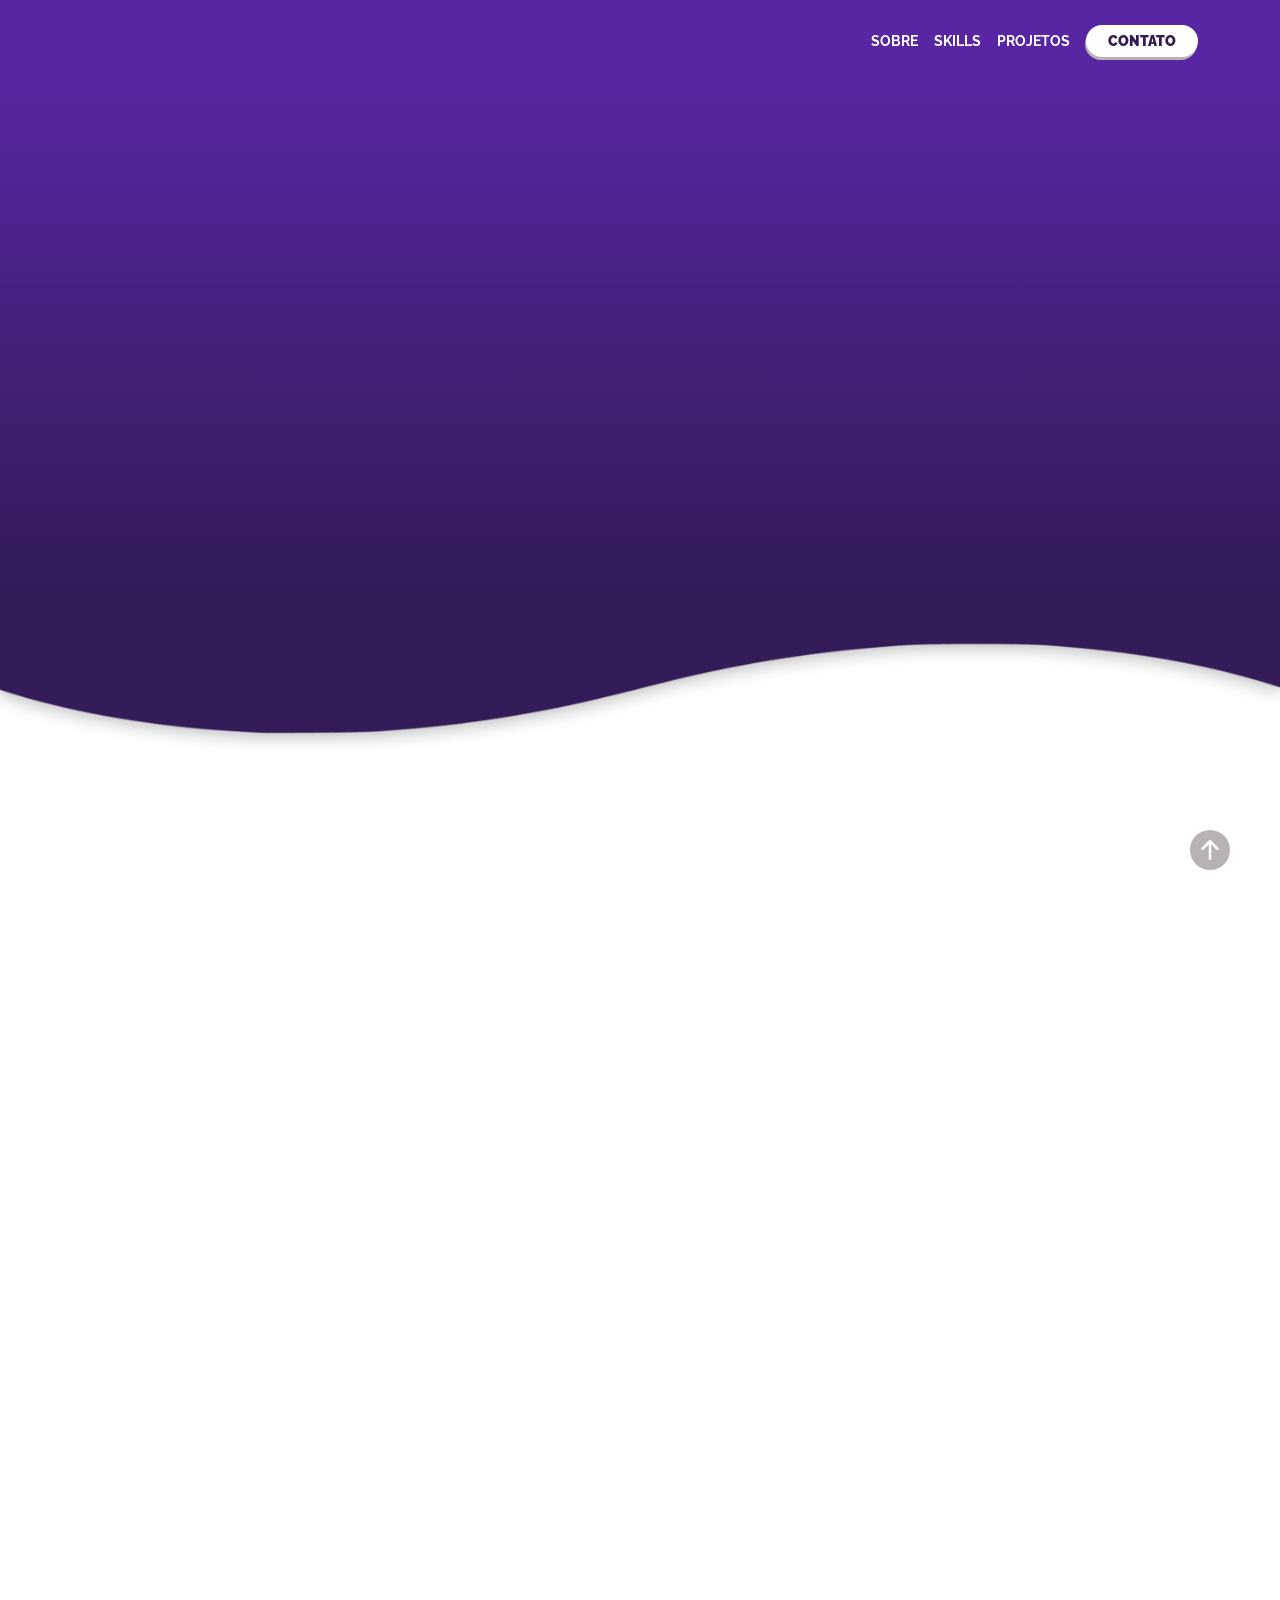
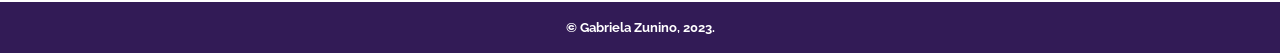
==== commit 12714686: "alteração de texto" ====
--- a/index.html
+++ b/index.html
@@ -60,9 +60,7 @@
 
             <div class="banner__texto d-flex flex-column align-items-center align-items-md-start">
               <h1 class="banner__titulo text-center text-md-start">Gabriela, 22<br /><span id="textAuto"></span></h1>
-              <p class="banner__sobre py-2 text-center text-md-start">Eu sou formada em lorem ipsum sit amet consectetur
-                e atualmente estou
-                participando no projeto Oracle ONE na Alura.</p>
+              <p class="banner__sobre py-2 text-center text-md-start">Eu sou estudante de desenvolvimento web e atualmente estou participando do projeto Oracle ONE na Alura.</p>
 
               <div class="banner__botoes d-flex flex-column flex-md-row my-2 align-items-center justify-content-center">
                 <a href="https://github.com/gaberelaa"
--- a/src/css/style.css
+++ b/src/css/style.css
@@ -1,2 +1,2 @@
-@import https://fonts.googleapis.com/css2?family=Raleway:wght@400;500;600;700;900&display=swap;
+@import url('https://fonts.googleapis.com/css2?family=Raleway:wght@400;600;700;900&display=swap');
 *{font-family:'Raleway',sans-serif}a{text-decoration:none;color:inherit}ul{list-style:none}:root{--roxo-bg:#321B56;--cinza-borda:#b8b3b3;--branco:#fff;--roxo-btn:#6928bd;--roxo-shadow-btn:#5a14af;--roxo-titulo-sb:#521795;--roxo-bg-skills-hobbies:#8836F0}.titulo-section-branca{font-weight:900;color:var(--roxo-titulo-sb);font-size:2.2rem;text-transform:uppercase}.titulo-section-roxa{font-weight:900;color:var(--branco);font-size:2.2rem;text-transform:uppercase}.navbar{background-color:#5826A3;padding-top:1rem}.navbar-brand img{width:13rem}.nav-text{color:var(--branco);text-transform:uppercase;font-weight:700;font-size:.9rem;margin-right:1rem;transition:all .2s ease-in-out}.btn{background-color:var(--branco);color:var(--roxo-bg);border-radius:2rem;width:7rem;height:2rem;box-shadow:-1px 3px 0 var(--cinza-borda);font-size:.9rem;font-weight:900;text-transform:uppercase;transition:all .2s ease-in-out}.bg{background-image:linear-gradient(to top,#321b56,#3b1e69,#44217c,#4e248f,#5826a3)}.banner__img{width:23rem}.banner__texto{color:var(--branco);width:45.625rem}.banner__titulo{font-weight:900;font-size:3rem}.banner__btn{font-weight:700;background-color:var(--roxo-btn);width:10rem;height:3.125rem;border-radius:2rem;box-shadow:-1px 4px 0 var(--roxo-shadow-btn);transition:all .2s ease-in-out}.banner__btn-img{width:2rem}.divisoria{width:100%}.skills{width:100%}.skills__list{width:100%}.skills__list-item{background:linear-gradient(to left,#321b56,#3b1e69,#44217c,#4e248f,#5826a3);opacity:90%;width:9.375rem;height:9.375rem;border-radius:1rem;box-shadow:-9px 9px 18px #5a5a5a50,9px -9px 18px #fff;transition:.3s ease-in-out}.skills__list-item:hover{opacity:100%;transform:scale(1.02);box-shadow:0 0 10px 2px #5a5a5a50}.projeto__img{width:18.75rem;height:18.75rem;border-radius:2rem;box-shadow:-17px 17px 13px -3px rgba(0,0,0,0.13)}.projeto__texto{width:28.75rem}.projeto__titulo{font-weight:900;color:var(--branco);font-size:2rem}.projeto__texto{color:var(--branco);font-weight:700}.cursos{width:100%;max-height:18.75rem;overflow:hidden;transition:max-height .6s ease-in-out}.active{max-height:auto}.curso__img{height:6.25rem}.curso__img img{width:9.375rem}.curso__texto{width:22.5rem}.curso__texto a{color:var(--branco)}.curso__titulo{color:var(--roxo-titulo-sb);font-weight:900;font-size:1.3rem}.contato__img img{width:37.5rem}.form{width:37.5rem}.form__group{margin-bottom:1.25rem;width:100%}.form__label{display:block;font-weight:700;color:var(--branco)}.form__input{width:100%;border:none;background-color:#fff;color:#5f5f5f;border-radius:2rem;font-weight:600}.form__input:focus{outline:none;border:2px solid var(--roxo-bg-skills-hobbies)}textarea.form__input{height:9.375rem;resize:none}::placeholder{color:var(--cinza-borda)}.btn__form{width:50%;color:var(--branco);border:none;cursor:pointer;transition:all .2s ease-in-out}footer{background-color:#321B56}footer a{color:var(--branco);font-size:.8rem;transition:.3s ease-in-out}footer a:hover{color:#b2a4f8}body::-webkit-scrollbar{width:.625rem}body::-webkit-scrollbar-track{background:#f1f1f1}body::-webkit-scrollbar-thumb{background:#6A6DE8;border-radius:.2rem}body::-webkit-scrollbar-thumb:hover{background:#749CFF}.btn:hover{transform:translateY(-2px);box-shadow:0 6px 0 var(--cinza-borda);background-color:var(--branco);color:var(--roxo-bg)}.btn:active{transform:translateY(0px);box-shadow:none;background-color:var(--branco);color:var(--roxo-bg)}.banner__btn:hover{transform:translateY(-2px);box-shadow:0 6px 0 var(--roxo-shadow-btn);background-color:var(--roxo-btn);color:var(--branco)}.banner__btn:active{transform:translateY(0px);box-shadow:none}.nav-text:hover{color:#e9e1ff}.nav-text{position:relative}.nav-text::after{content:' ';width:0;height:.188rem;background-color:#e9e1ff;position:absolute;bottom:-.313rem;left:0;transition:.5s ease-in-out;border-radius:2rem}.nav-text:hover::after{width:100%}.btn__more{width:15.625rem;box-shadow:0 7px 0 var(--cinza-borda)}.btn__curso{box-shadow:0 7px 0 var(--roxo-shadow-btn)}.projeto__img img{width:100%;border-radius:1rem}#inputError{color:#f54747;font-size:.8rem;display:none}#cursos-formacao,#area-projetos,#skills,#contato,.banner__conteudo,.navbar-brand,.narvbar-nav{visibility:hidden}.setaHome{position:fixed;right:3.125rem;bottom:1.875rem;transition:.5s ease-in-out}.setaHome:hover{transform:scale(1.3)}@media screen and (max-width: 468px){.banner__img{width:85%}.banner__texto{width:85%}.banner__titulo{font-size:2.4rem}.projeto__texto{width:85%}.projeto__titulo{font-size:1.6rem}.projeto__texto{font-size:.8rem}.contato__img img{display:none}.contato__content{width:50%}.form{width:18.75rem}.navbar-toggler{border:none}.skills__list-item{opacity:100%}}
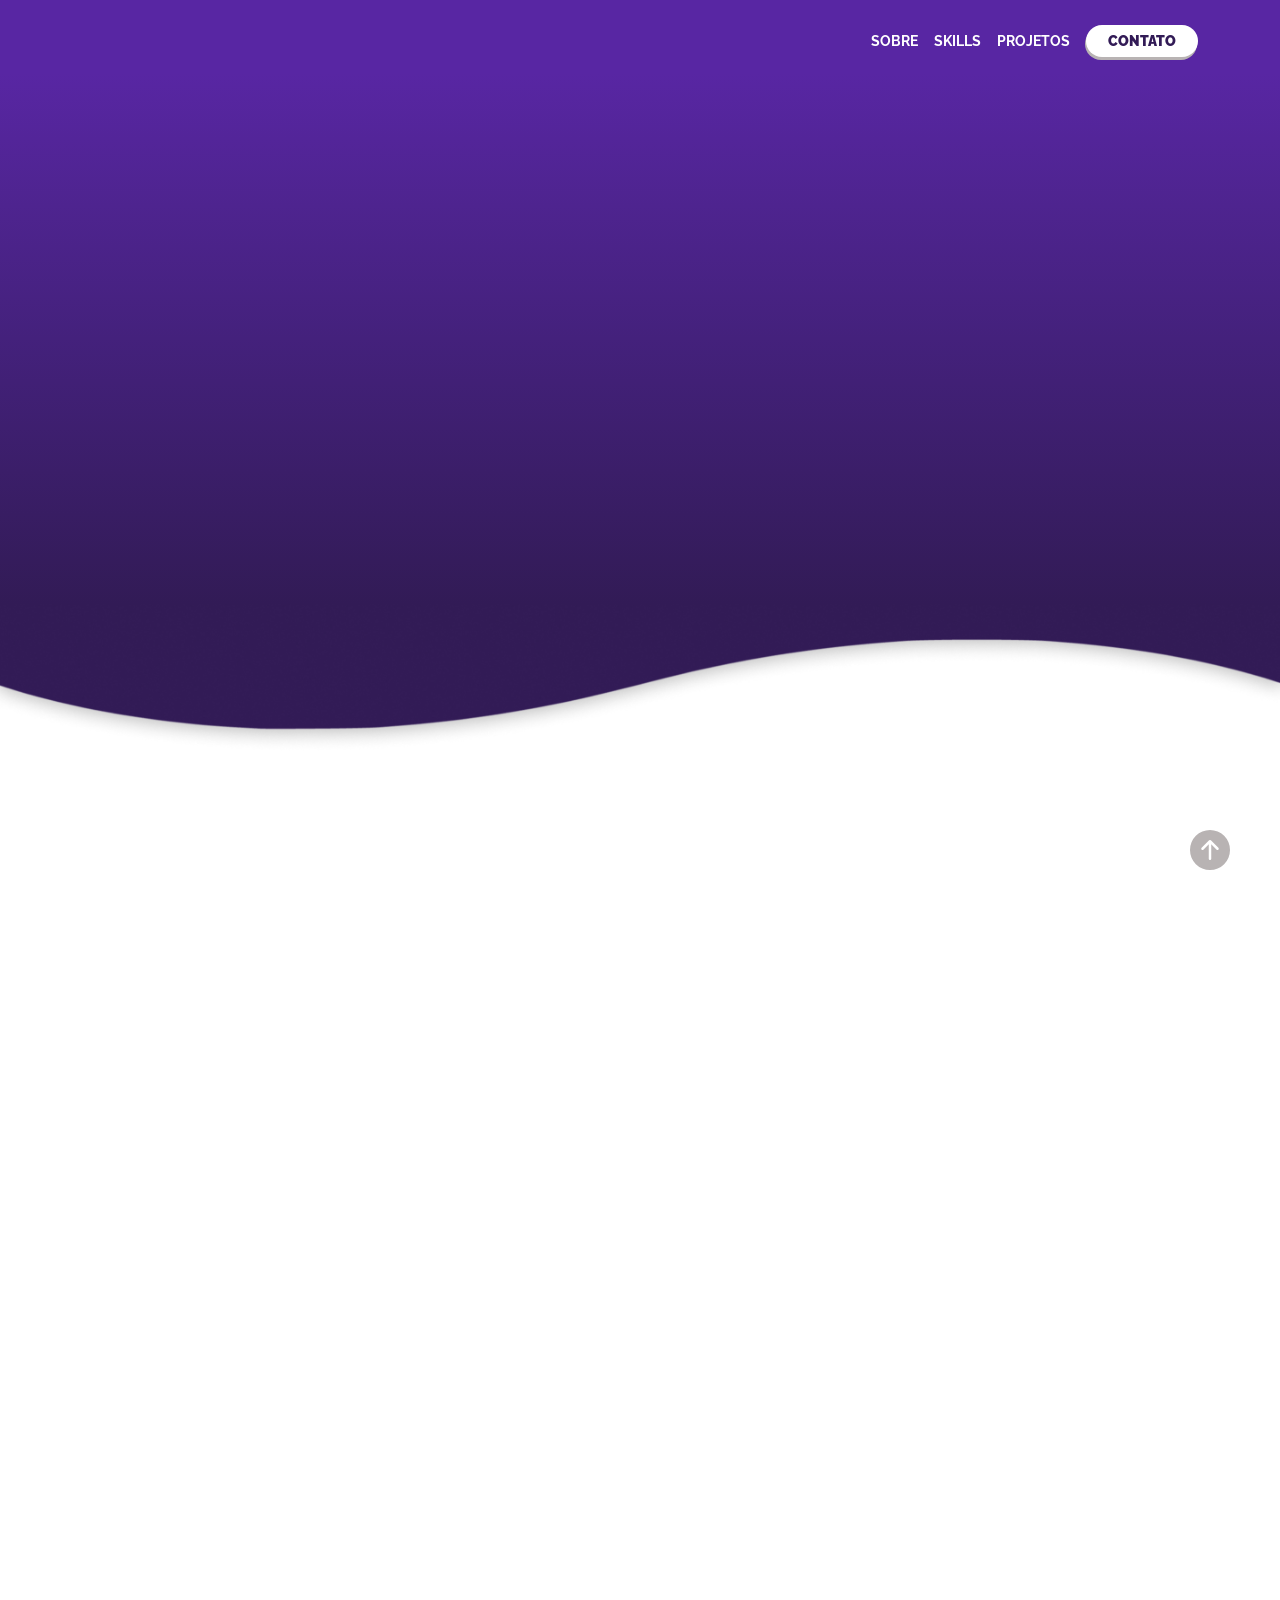
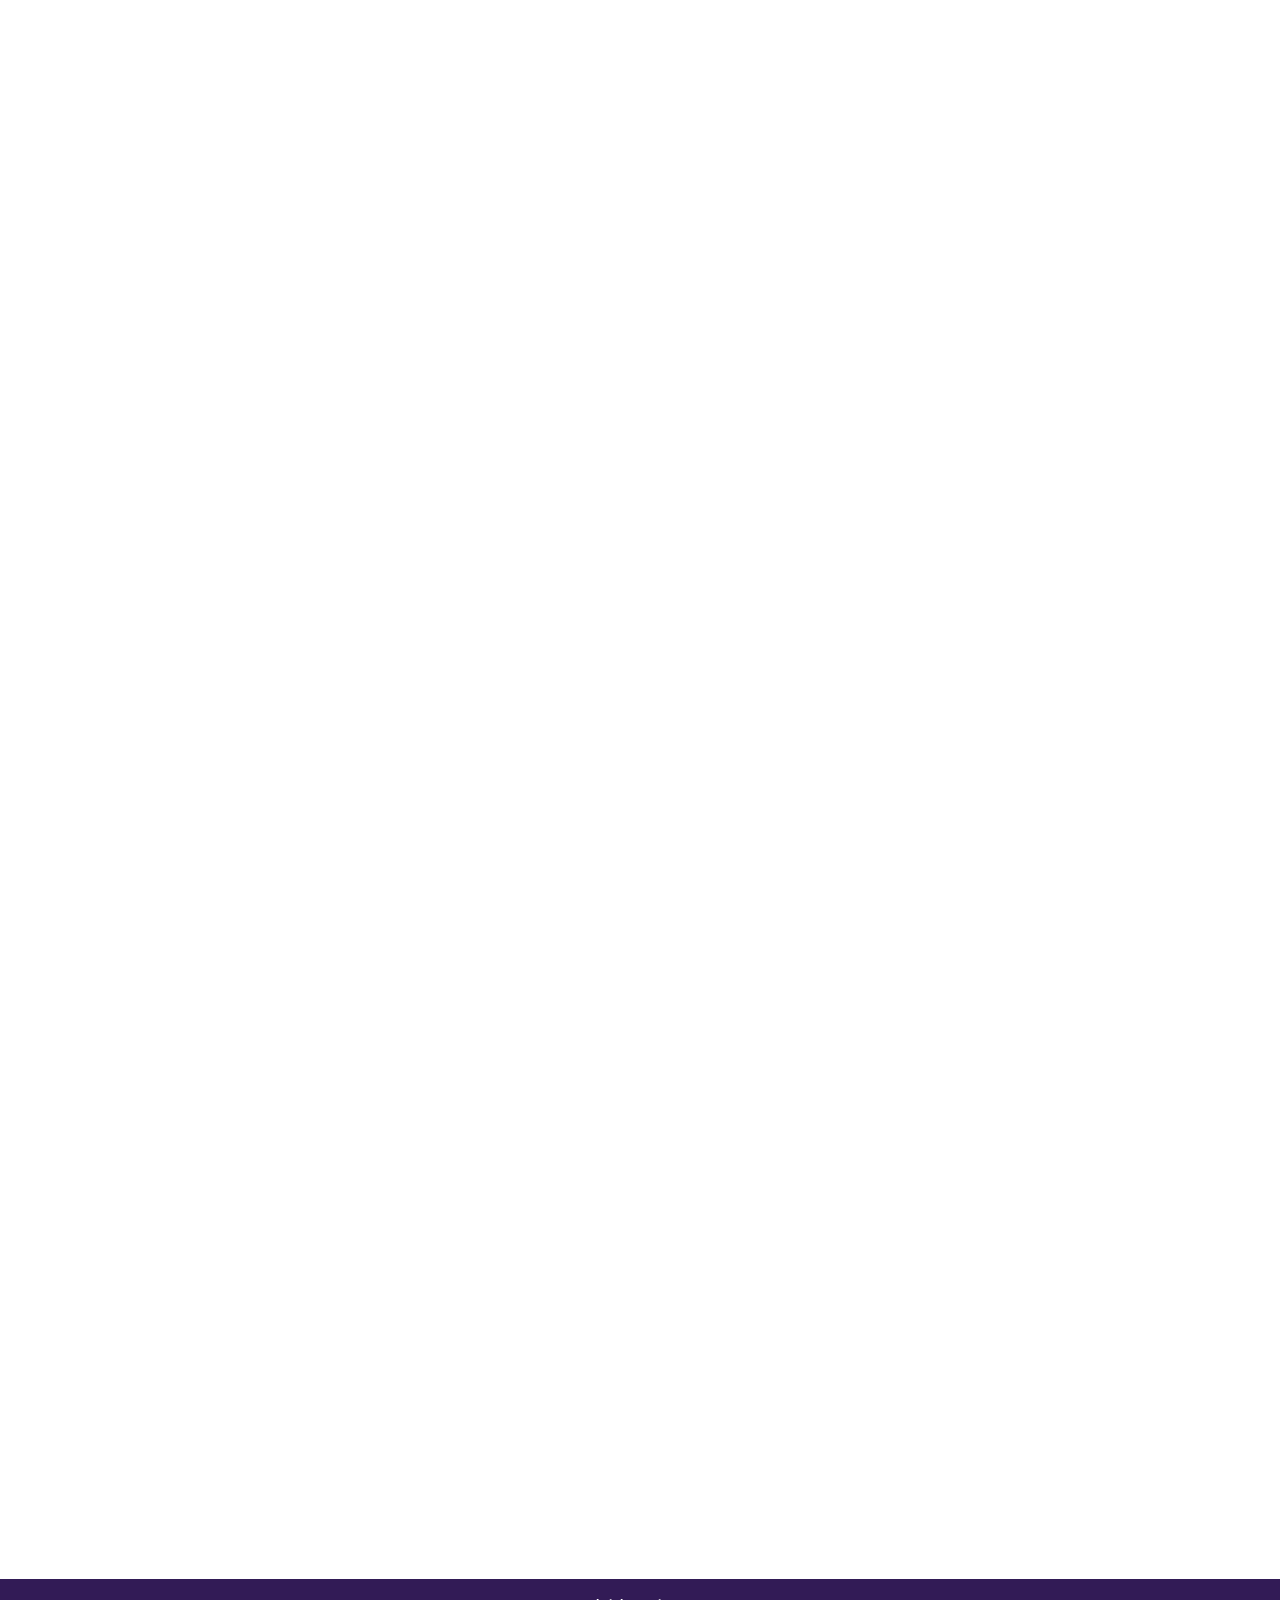
==== commit 971e91f6: "Alteações na responsividade e adicionado link para o curriculo" ====
--- a/index.html
+++ b/index.html
@@ -55,16 +55,16 @@
     <section id="banner-area">
       <div class="bg">
         <div class="container">
-          <div class="banner__conteudo pt-5 d-flex flex-md-row flex-column justify-content-center align-items-center">
+          <div class="banner__conteudo pt-5 d-flex flex-lg-row flex-column justify-content-center align-items-center">
             <img src="src/images/Gabriela.png" alt="foto da Gabriela C Zunino" class="banner__img me-md-5">
 
-            <div class="banner__texto d-flex flex-column align-items-center align-items-md-start">
-              <h1 class="banner__titulo text-center text-md-start">Gabriela, 22<br /><span id="textAuto"></span></h1>
-              <p class="banner__sobre py-2 text-center text-md-start">Eu sou estudante de desenvolvimento web e atualmente estou participando do projeto Oracle ONE na Alura.</p>
-
-              <div class="banner__botoes d-flex flex-column flex-md-row my-2 align-items-center justify-content-center">
+            <div class="banner__texto d-flex flex-column align-items-center align-items-lg-start">
+              <h1 class="banner__titulo text-center text-lg-start">Gabriela, 22<br /><span id="textAuto"></span></h1>
+              <p class="banner__sobre py-2 text-center text-lg-start">Estudante de desenvolvimento web e atualmente participando do projeto Oracle ONE na Alura.</p>
+
+              <div class="banner__botoes d-flex flex-wrap my-2 align-items-center justify-content-center">
                 <a href="https://github.com/gaberelaa"
-                  class="banner__btn d-flex justify-content-center align-items-center me-md-4 mb-3" target="_blank">
+                  class="banner__btn d-flex justify-content-center align-items-center me-md-4 mb-3 me-2" target="_blank">
                   <img src="src/images/github 1.svg" alt="logo github" class="banner__btn-img pe-2">
                   GITHUB
                 </a>
@@ -74,7 +74,7 @@
                   LINKEDIN
                 </a>
 
-                <a href="#" class="banner__btn d-flex justify-content-center align-items-center mb-3" target="_blank">
+                <a href="https://drive.google.com/file/d/18f2zEwNqlGhXLtNExJV8D2oO6TWs5ddv/view?usp=sharing" class="banner__btn d-flex justify-content-center align-items-center mb-3" target="_blank">
                   <img src="src/images/card-text.svg" alt="logo linkedin" class="banner__btn-img pe-2">
                   CURRICULO
                 </a>
@@ -83,7 +83,7 @@
           </div>
         </div>
       </div>
-      <img src="src/images/onda_1.png" class="divisoria img-fluid">
+      <img src="src/images/onda_1.png" class="divisoria div__bottom img-fluid">
     </section>
 
     <section id="cursos-formacao">
@@ -91,7 +91,7 @@
         <div class="cursos-formacao__content d-flex flex-column align-items-center my-5">
           <h2 class="titulo-section-branca text-center">Cursos & Formações</h2>
 
-          <div class="cursos d-flex justify-content-between flex-wrap my-md-5">
+          <div class="cursos d-flex justify-content-evenly justify-content-center flex-wrap my-md-5">
             <div class="curso my-4">
               <div class="curso__img d-flex justify-content-center align-items-center">
                 <a href="https://cursos.alura.com.br/user/gabrielazunino/degree-front-end-turma5-one-579096/certificate"
@@ -245,19 +245,19 @@
     </section>
 
     <section id="area-projetos">
-      <img src="src/images/onda.png" class="divisoria img-fluid">
+      <img src="src/images/onda.png" class="divisoria div__top img-fluid">
       <div class="bg">
         <div class="container">
-          <div class="projetos d-flex flex-column align-items-center pt-5 pb-2 py-md-5">
+          <div class="projetos d-flex flex-column align-items-center pt-5 pb-2 py-lg-5">
             <h2 class="titulo-section-roxa">Últimos Projetos</h2>
-            <div class="projetos__esquerda d-flex flex-column flex-md-row align-items-center py-5">
+            <div class="projetos__esquerda d-flex flex-column flex-lg-row align-items-center py-5">
               <div class="projeto__img d-flex justify-content-center align-items-center">
                 <img src="src/images/projeto/Projeto.png" alt="imagem projeto">
               </div>
-              <div class="projeto__texto d-flex flex-column align-items-center align-items-md-start ms-md-4 mt-4">
-                <h3 class="projeto__titulo text-center text-md-start">Advice Generator App - HTML, CSS & JS</h3>
-                <p class="projeto__texto text-center text-md-start">
-                  Gerador de conselhos aleatórios, desenvolvido com HTML, CSS, JavaScrip e também utilizei a API Advice
+              <div class="projeto__texto d-flex flex-column align-items-center align-items-lg-start ms-lg-4 mt-4">
+                <h3 class="projeto__titulo text-center text-lg-start">Advice Generator App - HTML, CSS & JS</h3>
+                <p class="projeto__texto text-center text-lg-start">
+                  Gerador de conselhos aleatórios, desenvolvido com HTML, CSS, JavaScript e também utilizei a API Advice
                   Slip. <br /> Para receber um conselhos
                   basta clicar no dado.
                 </p>
@@ -269,14 +269,14 @@
                 </div>
               </div>
             </div>
-            <div class="projetos__direita d-flex flex-column flex-md-row align-items-center py-5">
-              <div class="projeto__texto d-flex flex-column align-items-center align-items-md-end me-md-4 mb-4">
-                <h3 class="projeto__titulo text-center text-md-end">Interactive Rating Component - HTML, CSS & JS</h3>
-                <p class="projeto__texto text-center text-md-end">
+            <div class="projetos__direita d-flex flex-column flex-lg-row align-items-center py-5">
+              <div class="projeto__texto d-flex flex-column align-items-center align-items-lg-end me-lg-4 mb-4">
+                <h3 class="projeto__titulo text-center text-lg-end">Interactive Rating Component - HTML, CSS & JS</h3>
+                <p class="projeto__texto text-center text-lg-end">
                   Um card de avaliação interativa, onde o usuário poderá escolher uma nota para um possível serviço, e
                   após selecionado receberá um card com o agradecimento pelo voto.
                 </p>
-                <div class="projeto__btns d-flex justify-content-end">
+                <div class="projeto__btns d-flex justify-content-lg-end">
                   <a href="https://github.com/gaberelaa/AvaliacaoInterativa"
                     class="btn d-flex justify-content-center align-items-center me-3" target="_blank">Repositório</a>
                   <a href="https://gaberelaa.github.io/AvaliacaoInterativa/"
@@ -287,14 +287,14 @@
                 <img src="src/images/projeto/projeto2.png" alt="imagem projeto">
               </div>
             </div>
-            <div class="projetos__esquerda d-flex flex-column flex-md-row align-items-center py-5">
+            <div class="projetos__esquerda d-flex flex-column flex-lg-row align-items-center py-5">
               <div class="projeto__img d-flex justify-content-center align-items-center">
                 <img src="src/images/projeto/Projeto3.png" alt="imagem projeto">
               </div>
-              <div class="projeto__texto d-flex flex-column align-items-center align-items-md-start ms-md-4 mt-4">
-                <h3 class="projeto__titulo text-center text-md-start">Landing Page SunnySide - HTML, CSS & BootstrapS
+              <div class="projeto__texto d-flex flex-column align-items-center align-items-lg-start ms-lg-4 mt-4">
+                <h3 class="projeto__titulo text-center text-lg-start">Landing Page SunnySide - HTML, CSS & BootstrapS
                 </h3>
-                <p class="projeto__texto text-center text-md-start">
+                <p class="projeto__texto text-center text-lg-start">
                   Landing page para agência Sunnyside responsiva.
                 </p>
                 <div class="projeto__btns d-flex">
@@ -305,13 +305,13 @@
                 </div>
               </div>
             </div>
-            <div class="projetos__direita d-flex flex-column flex-md-row align-items-center py-5">
-              <div class="projeto__texto d-flex flex-column align-items-center align-items-md-end me-md-4 mb-4">
-                <h3 class="projeto__titulo text-center text-md-end">Landing Page Huddle - HTML, CSS & Bootstrap</h3>
-                <p class="projeto__texto text-center text-md-end">
+            <div class="projetos__direita d-flex flex-column flex-lg-row align-items-center py-5">
+              <div class="projeto__texto d-flex flex-column align-items-center align-items-lg-end me-lg-4 mb-4">
+                <h3 class="projeto__titulo text-center text-lg-end">Landing Page Huddle - HTML, CSS & Bootstrap</h3>
+                <p class="projeto__texto text-center text-lg-end">
                   Landing page Huddle responsiva.
                 </p>
-                <div class="projeto__btns d-flex justify-content-end">
+                <div class="projeto__btns d-flex justify-content-lg-end justify-content-center">
                   <a href="https://github.com/gaberelaa/Huddle.landingpage"
                     class="btn d-flex justify-content-center align-items-center me-3" target="_blank">Repositório</a>
                   <a href="https://gaberelaa.github.io/Huddle.landingpage/"
@@ -332,7 +332,7 @@
         </div>
       </div>
       </div>
-      <img src="src/images/onda_1.png" class="divisoria img-fluid">
+      <img src="src/images/onda_1.png" class="divisoria div__bottom img-fluid">
     </section>
 
     <section id="skills">
@@ -367,7 +367,7 @@
     </section>
 
     <section id="contato">
-      <img src="src/images/onda.png" class="divisoria img-fluid">
+      <img src="src/images/onda.png" class="divisoria div__top img-fluid">
       <div class="bg">
         <div class="container p-0">
           <div class="contato__content d-flex justify-content-md-center align-items-center py-5">
@@ -406,7 +406,7 @@
                 <button class="banner__btn btn__form text-uppercase p-3" type="submit">Enviar mensagem</button>
 
                 <input type="hidden" name="_template" value="table">
-                <input type="hidden" name="_next" value="http://127.0.0.1:5501/">
+                <input type="hidden" name="_next" value="https://gabrielazunino.netlify.app/">
                 <input type="hidden" name="_autoresponse" value="Mensagem recebida, obrigada pelo contato!">
               </form>
             </div>
--- a/src/css/style.css
+++ b/src/css/style.css
@@ -1,2 +1,429 @@
 @import url('https://fonts.googleapis.com/css2?family=Raleway:wght@400;600;700;900&display=swap');
-*{font-family:'Raleway',sans-serif}a{text-decoration:none;color:inherit}ul{list-style:none}:root{--roxo-bg:#321B56;--cinza-borda:#b8b3b3;--branco:#fff;--roxo-btn:#6928bd;--roxo-shadow-btn:#5a14af;--roxo-titulo-sb:#521795;--roxo-bg-skills-hobbies:#8836F0}.titulo-section-branca{font-weight:900;color:var(--roxo-titulo-sb);font-size:2.2rem;text-transform:uppercase}.titulo-section-roxa{font-weight:900;color:var(--branco);font-size:2.2rem;text-transform:uppercase}.navbar{background-color:#5826A3;padding-top:1rem}.navbar-brand img{width:13rem}.nav-text{color:var(--branco);text-transform:uppercase;font-weight:700;font-size:.9rem;margin-right:1rem;transition:all .2s ease-in-out}.btn{background-color:var(--branco);color:var(--roxo-bg);border-radius:2rem;width:7rem;height:2rem;box-shadow:-1px 3px 0 var(--cinza-borda);font-size:.9rem;font-weight:900;text-transform:uppercase;transition:all .2s ease-in-out}.bg{background-image:linear-gradient(to top,#321b56,#3b1e69,#44217c,#4e248f,#5826a3)}.banner__img{width:23rem}.banner__texto{color:var(--branco);width:45.625rem}.banner__titulo{font-weight:900;font-size:3rem}.banner__btn{font-weight:700;background-color:var(--roxo-btn);width:10rem;height:3.125rem;border-radius:2rem;box-shadow:-1px 4px 0 var(--roxo-shadow-btn);transition:all .2s ease-in-out}.banner__btn-img{width:2rem}.divisoria{width:100%}.skills{width:100%}.skills__list{width:100%}.skills__list-item{background:linear-gradient(to left,#321b56,#3b1e69,#44217c,#4e248f,#5826a3);opacity:90%;width:9.375rem;height:9.375rem;border-radius:1rem;box-shadow:-9px 9px 18px #5a5a5a50,9px -9px 18px #fff;transition:.3s ease-in-out}.skills__list-item:hover{opacity:100%;transform:scale(1.02);box-shadow:0 0 10px 2px #5a5a5a50}.projeto__img{width:18.75rem;height:18.75rem;border-radius:2rem;box-shadow:-17px 17px 13px -3px rgba(0,0,0,0.13)}.projeto__texto{width:28.75rem}.projeto__titulo{font-weight:900;color:var(--branco);font-size:2rem}.projeto__texto{color:var(--branco);font-weight:700}.cursos{width:100%;max-height:18.75rem;overflow:hidden;transition:max-height .6s ease-in-out}.active{max-height:auto}.curso__img{height:6.25rem}.curso__img img{width:9.375rem}.curso__texto{width:22.5rem}.curso__texto a{color:var(--branco)}.curso__titulo{color:var(--roxo-titulo-sb);font-weight:900;font-size:1.3rem}.contato__img img{width:37.5rem}.form{width:37.5rem}.form__group{margin-bottom:1.25rem;width:100%}.form__label{display:block;font-weight:700;color:var(--branco)}.form__input{width:100%;border:none;background-color:#fff;color:#5f5f5f;border-radius:2rem;font-weight:600}.form__input:focus{outline:none;border:2px solid var(--roxo-bg-skills-hobbies)}textarea.form__input{height:9.375rem;resize:none}::placeholder{color:var(--cinza-borda)}.btn__form{width:50%;color:var(--branco);border:none;cursor:pointer;transition:all .2s ease-in-out}footer{background-color:#321B56}footer a{color:var(--branco);font-size:.8rem;transition:.3s ease-in-out}footer a:hover{color:#b2a4f8}body::-webkit-scrollbar{width:.625rem}body::-webkit-scrollbar-track{background:#f1f1f1}body::-webkit-scrollbar-thumb{background:#6A6DE8;border-radius:.2rem}body::-webkit-scrollbar-thumb:hover{background:#749CFF}.btn:hover{transform:translateY(-2px);box-shadow:0 6px 0 var(--cinza-borda);background-color:var(--branco);color:var(--roxo-bg)}.btn:active{transform:translateY(0px);box-shadow:none;background-color:var(--branco);color:var(--roxo-bg)}.banner__btn:hover{transform:translateY(-2px);box-shadow:0 6px 0 var(--roxo-shadow-btn);background-color:var(--roxo-btn);color:var(--branco)}.banner__btn:active{transform:translateY(0px);box-shadow:none}.nav-text:hover{color:#e9e1ff}.nav-text{position:relative}.nav-text::after{content:' ';width:0;height:.188rem;background-color:#e9e1ff;position:absolute;bottom:-.313rem;left:0;transition:.5s ease-in-out;border-radius:2rem}.nav-text:hover::after{width:100%}.btn__more{width:15.625rem;box-shadow:0 7px 0 var(--cinza-borda)}.btn__curso{box-shadow:0 7px 0 var(--roxo-shadow-btn)}.projeto__img img{width:100%;border-radius:1rem}#inputError{color:#f54747;font-size:.8rem;display:none}#cursos-formacao,#area-projetos,#skills,#contato,.banner__conteudo,.navbar-brand,.narvbar-nav{visibility:hidden}.setaHome{position:fixed;right:3.125rem;bottom:1.875rem;transition:.5s ease-in-out}.setaHome:hover{transform:scale(1.3)}@media screen and (max-width: 468px){.banner__img{width:85%}.banner__texto{width:85%}.banner__titulo{font-size:2.4rem}.projeto__texto{width:85%}.projeto__titulo{font-size:1.6rem}.projeto__texto{font-size:.8rem}.contato__img img{display:none}.contato__content{width:50%}.form{width:18.75rem}.navbar-toggler{border:none}.skills__list-item{opacity:100%}}+
+* {
+    font-family: 'Raleway', sans-serif
+}
+
+a {
+    text-decoration: none;
+    color: inherit
+}
+
+ul {
+    list-style: none
+}
+
+:root {
+    --roxo-bg: #321B56;
+    --cinza-borda: #b8b3b3;
+    --branco: #fff;
+    --roxo-btn: #6928bd;
+    --roxo-shadow-btn: #5a14af;
+    --roxo-titulo-sb: #521795;
+    --roxo-bg-skills-hobbies: #8836F0
+}
+
+.titulo-section-branca {
+    font-weight: 900;
+    color: var(--roxo-titulo-sb);
+    font-size: 2.2rem;
+    text-transform: uppercase
+}
+
+.titulo-section-roxa {
+    font-weight: 900;
+    color: var(--branco);
+    font-size: 2.2rem;
+    text-transform: uppercase
+}
+
+.navbar {
+    background-color: #5826A3;
+    padding-top: 1rem
+}
+
+.navbar-brand img {
+    width: 13rem
+}
+
+.nav-text {
+    color: var(--branco);
+    text-transform: uppercase;
+    font-weight: 700;
+    font-size: .9rem;
+    margin-right: 1rem;
+    transition: all .2s ease-in-out
+}
+
+.btn {
+    background-color: var(--branco);
+    color: var(--roxo-bg);
+    border-radius: 2rem;
+    width: 7rem;
+    height: 2rem;
+    box-shadow: -1px 3px 0 var(--cinza-borda);
+    font-size: .9rem;
+    font-weight: 900;
+    text-transform: uppercase;
+    transition: all .2s ease-in-out
+}
+
+.bg {
+    background-image: linear-gradient(to top, #321b56, #3b1e69, #44217c, #4e248f, #5826a3)
+}
+
+.banner__img {
+    width: 23rem
+}
+
+.banner__texto {
+    color: var(--branco);
+    width: 45.625rem
+}
+
+.banner__titulo {
+    font-weight: 900;
+    font-size: 3rem
+}
+
+.banner__btn {
+    font-weight: 700;
+    background-color: var(--roxo-btn);
+    width: 10rem;
+    height: 3.125rem;
+    border-radius: 2rem;
+    box-shadow: -1px 4px 0 var(--roxo-shadow-btn);
+    transition: all .2s ease-in-out
+}
+
+.banner__btn-img {
+    width: 2rem
+}
+
+.divisoria {
+    width: 100%
+}
+
+.skills {
+    width: 100%
+}
+
+.skills__list {
+    width: 100%
+}
+
+.skills__list-item {
+    background: linear-gradient(to left, #321b56, #3b1e69, #44217c, #4e248f, #5826a3);
+    opacity: 90%;
+    width: 9.375rem;
+    height: 9.375rem;
+    border-radius: 1rem;
+    box-shadow: -9px 9px 18px #5a5a5a50, 9px -9px 18px #fff;
+    transition: .3s ease-in-out
+}
+
+.skills__list-item:hover {
+    opacity: 100%;
+    transform: scale(1.02);
+    box-shadow: 0 0 10px 2px #5a5a5a50
+}
+
+.projeto__img {
+    width: 18.75rem;
+    height: 18.75rem;
+    border-radius: 2rem;
+    box-shadow: -17px 17px 13px -3px rgba(0, 0, 0, 0.13)
+}
+
+.projeto__texto {
+    width: 28.75rem
+}
+
+.projeto__titulo {
+    font-weight: 900;
+    color: var(--branco);
+    font-size: 2rem
+}
+
+.projeto__texto {
+    color: var(--branco);
+    font-weight: 700
+}
+
+.cursos {
+    width: 100%;
+    max-height: 18.75rem;
+    overflow: hidden;
+    transition: max-height .6s ease-in-out
+}
+
+.active {
+    max-height: auto
+}
+
+.curso__img {
+    height: 6.25rem
+}
+
+.curso__img img {
+    width: 9.375rem
+}
+
+.curso__texto {
+    width: 22.5rem
+}
+
+.curso__texto a {
+    color: var(--branco)
+}
+
+.curso__titulo {
+    color: var(--roxo-titulo-sb);
+    font-weight: 900;
+    font-size: 1.3rem
+}
+
+.contato__img img {
+    width: 37.5rem
+}
+
+.form {
+    width: 37.5rem
+}
+
+.form__group {
+    margin-bottom: 1.25rem;
+    width: 100%
+}
+
+.form__label {
+    display: block;
+    font-weight: 700;
+    color: var(--branco)
+}
+
+.form__input {
+    width: 100%;
+    border: none;
+    background-color: #fff;
+    color: #5f5f5f;
+    border-radius: 2rem;
+    font-weight: 600
+}
+
+.form__input:focus {
+    outline: none;
+    border: 2px solid var(--roxo-bg-skills-hobbies)
+}
+
+textarea.form__input {
+    height: 9.375rem;
+    resize: none
+}
+
+::placeholder {
+    color: var(--cinza-borda)
+}
+
+.btn__form {
+    width: 50%;
+    color: var(--branco);
+    border: none;
+    cursor: pointer;
+    transition: all .2s ease-in-out;
+}
+
+footer {
+    background-color: #321B56
+}
+
+footer a {
+    color: var(--branco);
+    font-size: .8rem;
+    transition: .3s ease-in-out
+}
+
+footer a:hover {
+    color: #b2a4f8
+}
+
+body::-webkit-scrollbar {
+    width: .625rem
+}
+
+body::-webkit-scrollbar-track {
+    background: #f1f1f1
+}
+
+body::-webkit-scrollbar-thumb {
+    background: #6A6DE8;
+    border-radius: .2rem
+}
+
+body::-webkit-scrollbar-thumb:hover {
+    background: #749CFF
+}
+
+.btn:hover {
+    transform: translateY(-2px);
+    box-shadow: 0 6px 0 var(--cinza-borda);
+    background-color: var(--branco);
+    color: var(--roxo-bg)
+}
+
+.btn:active {
+    transform: translateY(0px);
+    box-shadow: none;
+    background-color: var(--branco);
+    color: var(--roxo-bg)
+}
+
+.banner__btn:hover {
+    transform: translateY(-2px);
+    box-shadow: 0 6px 0 var(--roxo-shadow-btn);
+    background-color: var(--roxo-btn);
+    color: var(--branco)
+}
+
+.banner__btn:active {
+    transform: translateY(0px);
+    box-shadow: none
+}
+
+.nav-text:hover {
+    color: #e9e1ff
+}
+
+.nav-text {
+    position: relative
+}
+
+.nav-text::after {
+    content: ' ';
+    width: 0;
+    height: .188rem;
+    background-color: #e9e1ff;
+    position: absolute;
+    bottom: -.313rem;
+    left: 0;
+    transition: .5s ease-in-out;
+    border-radius: 2rem
+}
+
+.nav-text:hover::after {
+    width: 100%
+}
+
+.btn__more {
+    width: 15.625rem;
+    box-shadow: 0 7px 0 var(--cinza-borda)
+}
+
+.btn__curso {
+    box-shadow: 0 7px 0 var(--roxo-shadow-btn)
+}
+
+.projeto__img img {
+    width: 100%;
+    border-radius: 1rem
+}
+
+#inputError {
+    color: #f54747;
+    font-size: .8rem;
+    display: none
+}
+
+#cursos-formacao,
+#area-projetos,
+#skills,
+#contato,
+.banner__conteudo,
+.navbar-brand,
+.narvbar-nav {
+    visibility: hidden
+}
+
+.setaHome {
+    position: fixed;
+    right: 3.125rem;
+    bottom: 1.875rem;
+    transition: .5s ease-in-out
+}
+
+.setaHome:hover {
+    transform: scale(1.3)
+}
+
+@media screen and (max-width: 468px) {
+    .banner__img {
+        width: 85%
+    }
+
+    .banner__texto {
+        width: 85%
+    }
+
+    .banner__titulo {
+        font-size: 2.4rem
+    }
+
+    .projeto__texto {
+        width: 85%
+    }
+
+    .projeto__titulo {
+        font-size: 1.6rem
+    }
+
+    .projeto__texto {
+        font-size: .8rem
+    }
+
+    .contato__img img {
+        display: none
+    }
+
+    .contato__content {
+        width: 50%
+    }
+
+    .form {
+        width: 18.75rem
+    }
+
+    .navbar-toggler {
+        border: none
+    }
+
+    .skills__list-item {
+        opacity: 100%
+    }
+
+    .btn__form {
+        font-size: 70%;
+    }
+
+    .div__top {
+        content: url(/src/images/bordas_devices/onda_phone.png);
+    }
+
+    .div__bottom {
+        content: url(/src/images/bordas_devices/onda_1_phone.png);
+    }
+
+    .setaHome {
+        right: 1rem;
+        bottom: 1rem;
+    }
+}
+
+.navbar-nav {
+    opacity: 1;
+}
+
+@media screen and (max-width: 1366px) {
+    .contato__img img {
+        display: none
+    }
+}
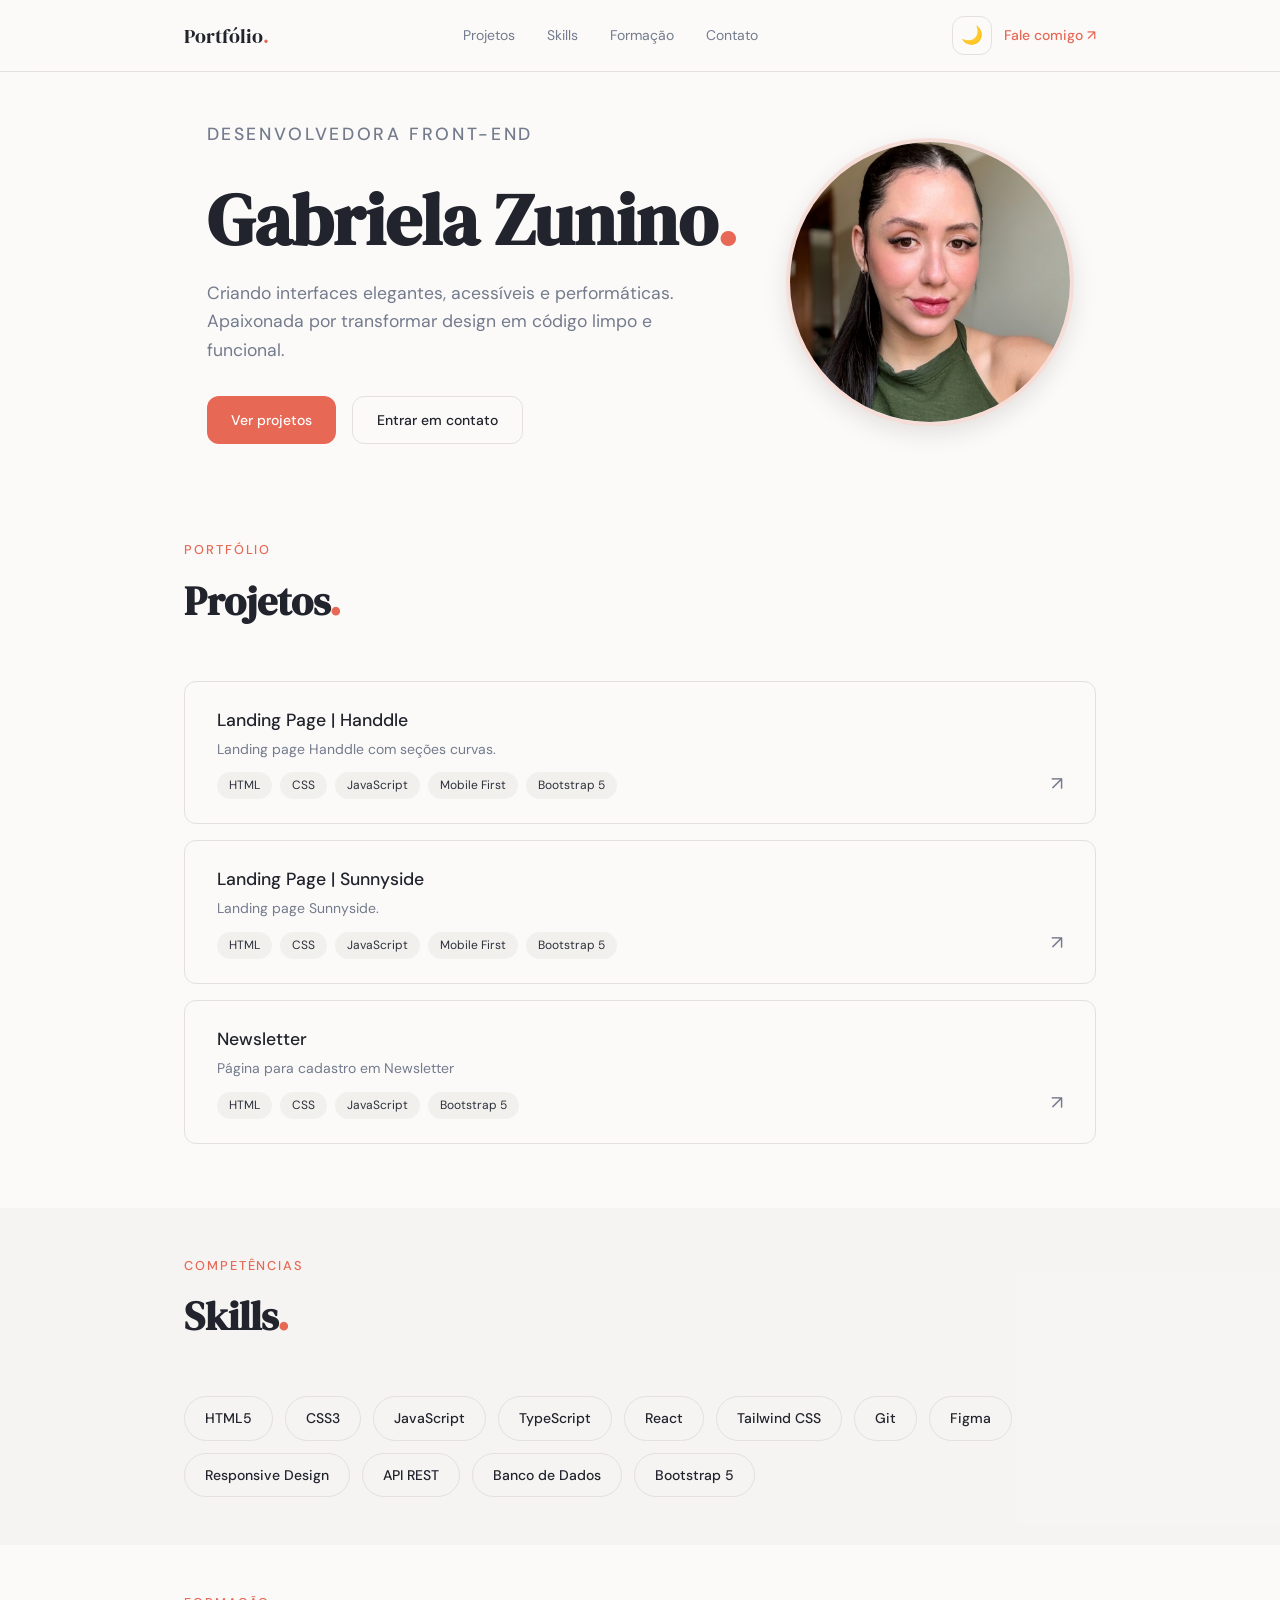
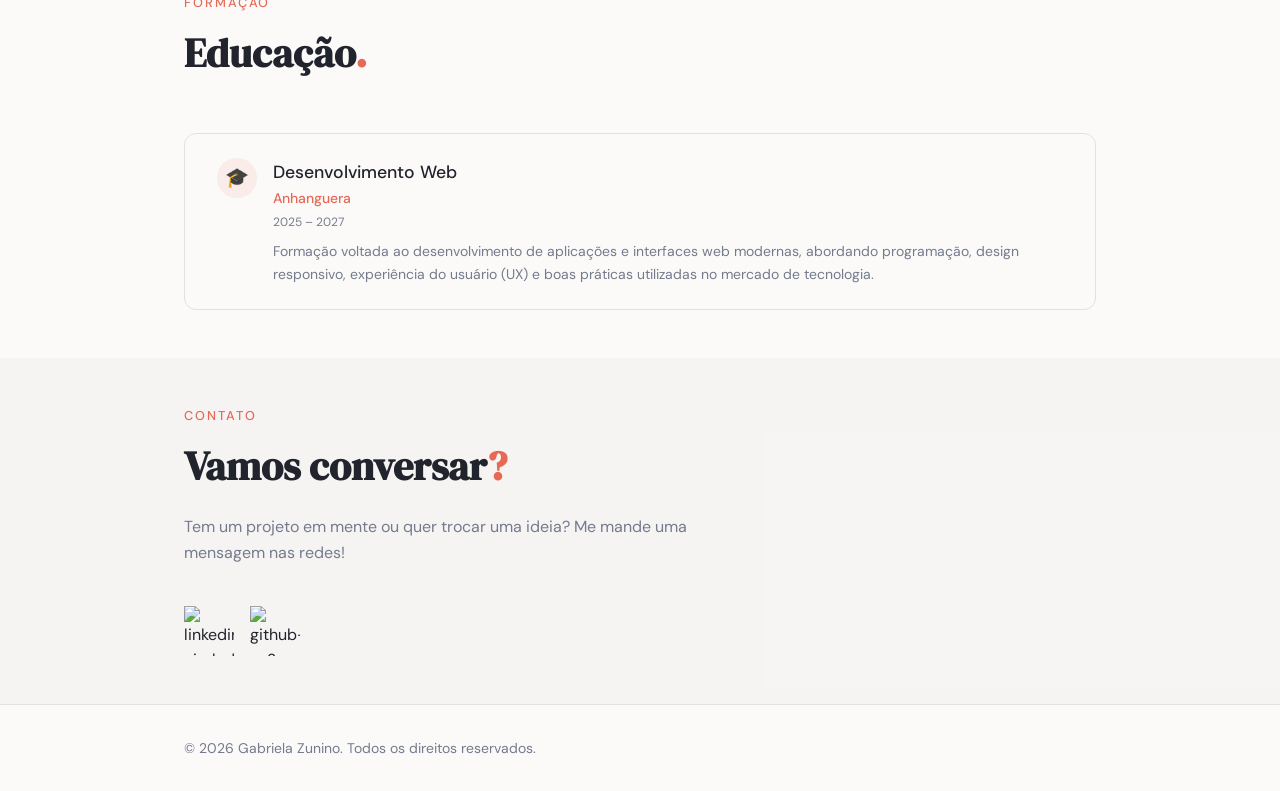
==== commit 1fc12681: "Rename portfolio.html to index.html" ====
--- a/index.html
+++ b/index.html
@@ -1,425 +1,120 @@
-<!DOCTYPE html>
+<!doctype html>
 <html lang="pt-BR">
-
-<head>
-  <meta charset="UTF-8">
-  <meta http-equiv="X-UA-Compatible" content="IE=edge">
-  <meta name="viewport" content="width=device-width, initial-scale=1.0">
-  <link href="https://cdn.jsdelivr.net/npm/bootstrap@5.3.0/dist/css/bootstrap.min.css" rel="stylesheet"
-    integrity="sha384-9ndCyUaIbzAi2FUVXJi0CjmCapSmO7SnpJef0486qhLnuZ2cdeRhO02iuK6FUUVM" crossorigin="anonymous">
-  <script src="https://cdn.jsdelivr.net/npm/bootstrap@5.3.0/dist/js/bootstrap.bundle.min.js"
-    integrity="sha384-geWF76RCwLtnZ8qwWowPQNguL3RmwHVBC9FhGdlKrxdiJJigb/j/68SIy3Te4Bkz" crossorigin="anonymous"
-    defer></script>
-  <link rel="stylesheet" href="src/css/style.css">
-  <link rel="shortcut icon" href="src/images/icon.svg" type="image/x-icon">
-  <script src="/src/js/mostrarMais.js" defer></script>
-  <script src="src/js/form.js" defer></script>
-  <script src="src/js/textAuto.js" defer></script>
-  <script src="src/js/scrollReveal.js" defer></script>
-  <script src="https://unpkg.com/scrollreveal"></script>
-  <title>Gabriela C. Zunino</title>
-</head>
-
-<body>
-  <header id="home">
-    <nav class="navbar navbar-expand-lg">
+  <head>
+    <meta charset="UTF-8" />
+    <meta name="viewport" content="width=device-width, initial-scale=1.0" />
+    <title>Gabriela Zunino — Desenvolvedora Front-End</title>
+    <meta
+      name="description"
+      content="Portfólio de desenvolvedora front-end. Interfaces elegantes, acessíveis e performáticas."
+    />
+    <link
+      href="https://fonts.googleapis.com/css2?family=DM+Sans:wght@400;500;700&family=DM+Serif+Display&display=swap"
+      rel="stylesheet"
+    />
+    <link rel="stylesheet" href="style.css" />
+    <link rel="shortcut icon" href="assets/favgz.png" type="image/x-icon">
+    <script src="script.js" defer></script>
+  </head>
+  <body>
+    <!-- HEADER -->
+    <header>
       <div class="container">
-        <a class="navbar-brand" href="#">
-          <img src="src/images/Logo.svg" alt="Logo Gabriela C Zunino">
-        </a>
-        <button class="navbar-toggler" type="button" data-bs-toggle="collapse" data-bs-target="#navbarNav"
-          aria-controls="navbarNav" aria-expanded="false" aria-label="Toggle navigation">
-          <span><img src="src/images/list.svg" alt="menu__btn"></span>
-        </button>
-        <div class="collapse navbar-collapse" id="navbarNav">
-          <ul class="navbar-nav ms-auto d-flex align-items-center justify-content-center">
-            <li class="nav-item">
-              <a class="nav-text" href="#banner-area">Sobre</a>
-            </li>
-            <li class="nav-item">
-              <a class="nav-text" href="#skills">Skills</a>
-            </li>
-            <li class="nav-item">
-              <a class="nav-text" href="#area-projetos">Projetos</a>
-            </li>
-            <li class="nav-item">
-              <a class="btn d-flex justify-content-center align-items-center" href="#contato">Contato</a>
-            </li>
-          </ul>
+        <a href="#hero" class="logo">Portfólio<span>.</span></a>
+        <nav class="mobile-hidden">
+          <a href="#projetos">Projetos</a>
+          <a href="#skills">Skills</a>
+          <a href="#formacao">Formação</a>
+          <a href="#contato">Contato</a>
+        </nav>
+        <div style="display: flex; align-items: center; gap: 0.75rem">
+          <button
+            class="theme-toggle"
+            id="theme-toggle"
+            aria-label="Alternar tema"
+          >
+            🌙
+          </button>
+          <a href="#contato" class="header-cta">Fale comigo ↗</a>
         </div>
       </div>
-    </nav>
-  </header>
+    </header>
+    <main>
+      <!-- HERO -->
+      <section class="hero" id="hero">
+        <div class="container">
+          <div class="hero-inner">
+            <p class="hero-label fade-in">Desenvolvedora Front-End</p>
+            <h1 class="fade-in fade-in-d1">Gabriela Zunino<span>.</span></h1>
+            <p class="fade-in fade-in-d2">
+              Criando interfaces elegantes, acessíveis e performáticas.
+              Apaixonada por transformar design em código limpo e funcional.
+            </p>
+            <div class="hero-buttons fade-in fade-in-d3">
+              <a href="#projetos" class="btn btn-primary">Ver projetos</a>
+              <a href="#contato" class="btn btn-outline">Entrar em contato</a>
+            </div>
+          </div>
+          <!-- Substitua o src abaixo pela URL da sua foto -->
+          <div class="hero-photo fade-in fade-in-d2">
+            <img src="assets/gabrielazunino.png" alt="Foto de perfil" />
+          </div>
+        </div>
+      </section>
 
-  <main>
-    <section id="banner-area">
-      <div class="bg">
+      <!-- PROJETOS -->
+      <section id="projetos">
         <div class="container">
-          <div class="banner__conteudo pt-5 d-flex flex-lg-row flex-column justify-content-center align-items-center">
-            <img src="src/images/Gabriela.png" alt="foto da Gabriela C Zunino" class="banner__img me-md-5">
+          <p class="section-label">Portfólio</p>
+          <h2 class="section-title">Projetos<span>.</span></h2>
+          <div id="projects-list"></div>
+        </div>
+      </section>
 
-            <div class="banner__texto d-flex flex-column align-items-center align-items-lg-start">
-              <h1 class="banner__titulo text-center text-lg-start">Gabriela, 22<br /><span id="textAuto"></span></h1>
-              <p class="banner__sobre py-2 text-center text-lg-start">Estudante de desenvolvimento web e atualmente participando do projeto Oracle ONE na Alura.</p>
+      <!-- SKILLS -->
+      <section id="skills" class="section-alt">
+        <div class="container">
+          <p class="section-label">Competências</p>
+          <h2 class="section-title">Skills<span>.</span></h2>
+          <div class="skills-grid" id="skills-list"></div>
+        </div>
+      </section>
 
-              <div class="banner__botoes d-flex flex-wrap my-2 align-items-center justify-content-center">
-                <a href="https://github.com/gaberelaa"
-                  class="banner__btn d-flex justify-content-center align-items-center me-md-4 mb-3 me-2" target="_blank">
-                  <img src="src/images/github 1.svg" alt="logo github" class="banner__btn-img pe-2">
-                  GITHUB
-                </a>
-                <a href="https://www.linkedin.com/in/gabrielazunino/"
-                  class="banner__btn d-flex justify-content-center align-items-center me-md-4 mb-3" target="_blank">
-                  <img src="src/images/linkedin 1.svg" alt="logo linkedin" class="banner__btn-img pe-2">
-                  LINKEDIN
-                </a>
+      <!-- FORMAÇÃO -->
+      <section id="formacao">
+        <div class="container">
+          <p class="section-label">Formação</p>
+          <h2 class="section-title">Educação<span>.</span></h2>
+          <div id="education-list"></div>
+        </div>
+      </section>
 
-                <a href="https://drive.google.com/file/d/18f2zEwNqlGhXLtNExJV8D2oO6TWs5ddv/view?usp=sharing" class="banner__btn d-flex justify-content-center align-items-center mb-3" target="_blank">
-                  <img src="src/images/card-text.svg" alt="logo linkedin" class="banner__btn-img pe-2">
-                  CURRICULO
-                </a>
-              </div>
+      <!-- CONTATO -->
+      <section id="contato" class="section-alt">
+        <div class="container">
+          <div class="contact">
+            <p class="section-label">Contato</p>
+            <h2 class="section-title">Vamos conversar<span>?</span></h2>
+            <p class="intro">
+              Tem um projeto em mente ou quer trocar uma ideia? Me mande uma
+              mensagem nas redes!
+            </p>
+            
+            <div class="contact-icon">
+              <span><a href="https://linkedin.com/in/gabrielazunino" target="_blank" rel="noopener"><img width="50" height="50" src="https://img.icons8.com/ios/50/linkedin-circled--v3.png" alt="linkedin-circled--v3"/></a></span>
+              <span><a href="https://github.com/gaberelaa" target="_blank" rel="noopener"><img width="50" height="50" src="https://img.icons8.com/ios/50/github--v2.png" alt="github--v2"/></a></span>
             </div>
           </div>
         </div>
+      </section>
+    </main>
+    <!-- FOOTER -->
+    <footer>
+      <div class="container">
+        <p>
+          &copy; <span id="year"></span> Gabriela Zunino. Todos os direitos reservados.
+        </p>
       </div>
-      <img src="src/images/onda_1.png" class="divisoria div__bottom img-fluid">
-    </section>
-
-    <section id="cursos-formacao">
-      <div class="container">
-        <div class="cursos-formacao__content d-flex flex-column align-items-center my-5">
-          <h2 class="titulo-section-branca text-center">Cursos & Formações</h2>
-
-          <div class="cursos d-flex justify-content-evenly justify-content-center flex-wrap my-md-5">
-            <div class="curso my-4">
-              <div class="curso__img d-flex justify-content-center align-items-center">
-                <a href="https://cursos.alura.com.br/user/gabrielazunino/degree-front-end-turma5-one-579096/certificate"
-                  target="_blank"><img src="/src/images/certificados/logo_ALURA.png"
-                    alt="logo instituição de ensino alura"></a>
-              </div>
-
-              <div class="curso__texto d-flex flex-column align-items-center py-4">
-                <h3 class="curso__titulo text-uppercase text-center">Formação em<br />Desenvolvimento Front-end</h3>
-                <p class="fw-bold text-center">
-                  Aprendi a desenvolver interfaces de usuário atraentes e responsivas com foco em acessibilidade e
-                  desempenho, utilizando tecnologias como HTML, CSS e JavaScript.
-                </p>
-              </div>
-            </div>
-
-            <div class="curso my-4">
-              <div class="curso__img d-flex justify-content-center align-items-center">
-                <a href="https://cursos.alura.com.br/user/gabrielazunino/degree-business-agility-turma5-one-579118/certificate"
-                  target="_blank"><img src="/src/images/certificados/logo_ALURA.png"
-                    alt="logo instituição de ensino alura"></a>
-              </div>
-
-              <div class="curso__texto d-flex flex-column align-items-center py-4">
-                <h3 class="curso__titulo text-uppercase text-center">Formação em<br />Business Agility</h3>
-                <p class="fw-bold text-center">
-                  Aprendi o Mindset Ágil, estruturação de equipes e mensuração de resultados, expandir a agilidade para
-                  outros projetos e áreas, impulsionando o sucesso da empresa.
-                </p>
-              </div>
-            </div>
-
-            <div class="curso my-4">
-              <div class="curso__img d-flex justify-content-center align-items-center">
-                <a href="https://empresas.descomplica.com.br/#/certificado/4a0d4b6e-781c-4298-8989-5dfa23360d42"
-                  target="_blank"><img src="/src/images/certificados/logoInstitutoNu.png"
-                    alt="logo instituto NU + descomplica"></a>
-              </div>
-
-              <div class="curso__texto d-flex flex-column align-items-center py-4">
-                <h3 class="curso__titulo text-uppercase text-center">Design Thinking, UX e Metodologias Ágeis</h3>
-                <p class="fw-bold text-center">
-                  Desenvolvi habilidades em UX design e práticas ágeis, abordagem centrada no usuário, técnicas de
-                  pesquisa e prototipação para criar soluções inovadoras e colaborativas.
-                </p>
-              </div>
-            </div>
-
-            <div class="curso my-4">
-              <div class="curso__img d-flex justify-content-center align-items-center">
-                <a href="https://empresas.descomplica.com.br/#/certificado/fb8136c1-b3ff-40ca-a9f5-7c4e1dd2fcd7"
-                  target="_blank"><img src="/src/images/certificados/logoInstitutoNu.png"
-                    alt="logo instituto NU + descomplica"></a>
-              </div>
-
-              <div class="curso__texto d-flex flex-column align-items-center py-4">
-                <h3 class="curso__titulo text-uppercase text-center">Java Script</h3>
-                <p class="fw-bold text-center">
-                  Adquiri conhecimentos em variáveis, funções, DOM, requisições e consumo de APIs. Tive uma compreensão
-                  aprofundada dessa linguagem, posso desenvolver sites dinâmicos e outros projetos incriveis.
-                </p>
-              </div>
-            </div>
-
-            <div class="curso my-4">
-              <div class="curso__img d-flex justify-content-center align-items-center">
-                <a href="https://empresas.descomplica.com.br/#/certificado/546088b1-3071-4ff8-87dc-6d30b215b2cf"
-                  target="_blank"><img src="/src/images/certificados/logoInstitutoNu.png"
-                    alt="logo instituto NU + descomplica"></a>
-              </div>
-
-              <div class="curso__texto d-flex flex-column align-items-center py-4">
-                <h3 class="curso__titulo text-uppercase text-center">React</h3>
-                <p class="fw-bold text-center">
-                  Aprendi a criar componentes reutilizáveis, gerenciar o estado da aplicação e integrar com APIs, os
-                  conceitos de virtual DOM, roteamento e ciclo de vida dos componentes, para aplicações web modernas e
-                  eficientes.
-                </p>
-              </div>
-            </div>
-
-            <div class="curso my-4">
-              <div class="curso__img d-flex justify-content-center align-items-center">
-                <a href="https://empresas.descomplica.com.br/#/certificado/546088b1-3071-4ff8-87dc-6d30b215b2cf"
-                  target="_blank"><img src="/src/images/certificados/logoInstitutoNu.png"
-                    alt="logo instituto NU + descomplica"></a>
-              </div>
-
-              <div class="curso__texto d-flex flex-column align-items-center py-4">
-                <h3 class="curso__titulo text-uppercase text-center">Gestão de Projetos e Produtos</h3>
-                <p class="fw-bold text-center">
-                  Adquiri conhecimento em técnicas e ferramentas para gestão de projetos e produtos capacitando-me a
-                  gerenciar de forma eficaz o ciclo de vida de projetos.
-                </p>
-              </div>
-            </div>
-
-            <div class="curso my-4">
-              <div class="curso__img d-flex justify-content-center align-items-center">
-                <a href="https://alunos.b7web.com.br/media/certificates/certificado_9192114.jpg" target="_blank"><img
-                    src="src/images/certificados/logo__b7web.png" alt="logo B7Web"></a>
-              </div>
-
-              <div class="curso__texto d-flex flex-column align-items-center py-4">
-                <h3 class="curso__titulo text-uppercase text-center">Git & Github</h3>
-                <p class="fw-bold text-center">
-                  Aprendi a utilizar comandos básicos do Git para criar e gerenciar repositórios, realizar commits,
-                  branches e merges. E também o GitHub para compartilhar e colaborar em projetos.
-                </p>
-              </div>
-            </div>
-
-            <div class="curso my-4">
-              <div class="curso__img d-flex justify-content-center align-items-center">
-                <a href="https://alunos.b7web.com.br/media/certificates/certificado_638559.jpg" target="_blank"><img
-                    src="src/images/certificados/logo__b7web.png" alt="logo B7Web"></a>
-              </div>
-
-              <div class="curso__texto d-flex flex-column align-items-center py-4">
-                <h3 class="curso__titulo text-uppercase text-center">HTML5 & CSS3</h3>
-                <p class="fw-bold text-center">
-                  Tecnologias essenciais para a criação de páginas web modernas e estilizadas. No curso, aprendi a
-                  utilizar os recursos do HTML5 para estruturar o conteúdo de forma semântica, além de explorar as
-                  funcionalidades avançadas do CSS3 para estilizar e posicionar elementos de forma responsiva.
-                </p>
-              </div>
-            </div>
-
-            <div class="curso my-4">
-              <div class="curso__img d-flex justify-content-center align-items-center">
-                <a href="https://alunos.b7web.com.br/media/certificates/certificado_9412033.jpg" target="_blank"><img
-                    src="src/images/certificados/logo__b7web.png" alt="logo B7Web"></a>
-              </div>
-
-              <div class="curso__texto d-flex flex-column align-items-center py-4">
-                <h3 class="curso__titulo text-uppercase text-center">Bootstrap</h3>
-                <p class="fw-bold text-center">
-                  Utilização de componentes pré-construídos do Bootstrap, como menus, botões, carousel e formulários,
-                  para agilizar o desenvolvimento de páginas web. Além disso, explorei o sistema de grid para criar
-                  layouts flexíveis e responsivos.
-                </p>
-              </div>
-            </div>
-          </div>
-        </div>
-
-        <div class="d-flex justify-content-center mb-5">
-          <button id="view_btn" class="banner__btn btn__form btn__more btn__curso text-uppercase">Ver mais</button>
-        </div>
-      </div>
-    </section>
-
-    <section id="area-projetos">
-      <img src="src/images/onda.png" class="divisoria div__top img-fluid">
-      <div class="bg">
-        <div class="container">
-          <div class="projetos d-flex flex-column align-items-center pt-5 pb-2 py-lg-5">
-            <h2 class="titulo-section-roxa">Últimos Projetos</h2>
-            <div class="projetos__esquerda d-flex flex-column flex-lg-row align-items-center py-5">
-              <div class="projeto__img d-flex justify-content-center align-items-center">
-                <img src="src/images/projeto/Projeto.png" alt="imagem projeto">
-              </div>
-              <div class="projeto__texto d-flex flex-column align-items-center align-items-lg-start ms-lg-4 mt-4">
-                <h3 class="projeto__titulo text-center text-lg-start">Advice Generator App - HTML, CSS & JS</h3>
-                <p class="projeto__texto text-center text-lg-start">
-                  Gerador de conselhos aleatórios, desenvolvido com HTML, CSS, JavaScript e também utilizei a API Advice
-                  Slip. <br /> Para receber um conselhos
-                  basta clicar no dado.
-                </p>
-                <div class="projeto__btns d-flex justify-content-start">
-                  <a href="https://github.com/gaberelaa/gerador_conselhosAleatorios"
-                    class="btn d-flex justify-content-center align-items-center me-3" target="_blank">Repositório</a>
-                  <a href="https://gaberelaa.github.io/gerador_conselhosAleatorios/"
-                    class="btn d-flex justify-content-center align-items-center" target="_blank">Ver demo</a>
-                </div>
-              </div>
-            </div>
-            <div class="projetos__direita d-flex flex-column flex-lg-row align-items-center py-5">
-              <div class="projeto__texto d-flex flex-column align-items-center align-items-lg-end me-lg-4 mb-4">
-                <h3 class="projeto__titulo text-center text-lg-end">Interactive Rating Component - HTML, CSS & JS</h3>
-                <p class="projeto__texto text-center text-lg-end">
-                  Um card de avaliação interativa, onde o usuário poderá escolher uma nota para um possível serviço, e
-                  após selecionado receberá um card com o agradecimento pelo voto.
-                </p>
-                <div class="projeto__btns d-flex justify-content-lg-end">
-                  <a href="https://github.com/gaberelaa/AvaliacaoInterativa"
-                    class="btn d-flex justify-content-center align-items-center me-3" target="_blank">Repositório</a>
-                  <a href="https://gaberelaa.github.io/AvaliacaoInterativa/"
-                    class="btn d-flex justify-content-center align-items-center" target="_blank">Ver demo</a>
-                </div>
-              </div>
-              <div class="projeto__img d-flex justify-content-center align-items-center">
-                <img src="src/images/projeto/projeto2.png" alt="imagem projeto">
-              </div>
-            </div>
-            <div class="projetos__esquerda d-flex flex-column flex-lg-row align-items-center py-5">
-              <div class="projeto__img d-flex justify-content-center align-items-center">
-                <img src="src/images/projeto/Projeto3.png" alt="imagem projeto">
-              </div>
-              <div class="projeto__texto d-flex flex-column align-items-center align-items-lg-start ms-lg-4 mt-4">
-                <h3 class="projeto__titulo text-center text-lg-start">Landing Page SunnySide - HTML, CSS & BootstrapS
-                </h3>
-                <p class="projeto__texto text-center text-lg-start">
-                  Landing page para agência Sunnyside responsiva.
-                </p>
-                <div class="projeto__btns d-flex">
-                  <a href="https://github.com/gaberelaa/Sunnyside.LandingPage"
-                    class="btn d-flex justify-content-center align-items-center me-3" target="_blank">Repositório</a>
-                  <a href="https://gaberelaa.github.io/Sunnyside.LandingPage/"
-                    class="btn d-flex justify-content-center align-items-center" target="_blank">Ver demo</a>
-                </div>
-              </div>
-            </div>
-            <div class="projetos__direita d-flex flex-column flex-lg-row align-items-center py-5">
-              <div class="projeto__texto d-flex flex-column align-items-center align-items-lg-end me-lg-4 mb-4">
-                <h3 class="projeto__titulo text-center text-lg-end">Landing Page Huddle - HTML, CSS & Bootstrap</h3>
-                <p class="projeto__texto text-center text-lg-end">
-                  Landing page Huddle responsiva.
-                </p>
-                <div class="projeto__btns d-flex justify-content-lg-end justify-content-center">
-                  <a href="https://github.com/gaberelaa/Huddle.landingpage"
-                    class="btn d-flex justify-content-center align-items-center me-3" target="_blank">Repositório</a>
-                  <a href="https://gaberelaa.github.io/Huddle.landingpage/"
-                    class="btn d-flex justify-content-center align-items-center" target="_blank">Ver demo</a>
-                </div>
-              </div>
-
-              <div class="projeto__img d-flex justify-content-center align-items-center">
-                <img src="src/images/projeto/projeto4.png" alt="imagem projeto">
-              </div>
-            </div>
-          </div>
-        </div>
-        <div class="d-flex justify-content-center pb-5">
-          <a href="https://github.com/gaberelaa?tab=repositories"
-            class="btn btn__more text-uppercase py-4 d-flex justify-content-center align-items-center"
-            target="_blank">Outros Projetos</a>
-        </div>
-      </div>
-      </div>
-      <img src="src/images/onda_1.png" class="divisoria div__bottom img-fluid">
-    </section>
-
-    <section id="skills">
-      <div class="container">
-        <div class="skills__content d-flex justify-content-center align-items-center my-5">
-          <div class="skills d-flex flex-column align-items-center">
-            <h2 class="titulo-section-branca my-5">Skills</h2>
-
-            <ul class="skills__list d-flex justify-content-evenly flex-wrap flex-row p-0">
-              <li class="skills__list-item d-flex justify-content-start align-items-end p-3 mb-4">
-                <img src="src/images/skills/js.png" alt="logo javascript">
-              </li>
-              <li class="skills__list-item d-flex justify-content-start align-items-end p-3 mb-4">
-                <img src="src/images/skills/react.png" alt="logo react">
-              </li>
-              <li class="skills__list-item d-flex justify-content-start align-items-end p-3 mb-4">
-                <img src="src/images/skills/html.png" alt="logo html">
-              </li>
-              <li class="skills__list-item d-flex justify-content-start align-items-end p-3">
-                <img src="src/images/skills/css.png" alt="logo css">
-              </li>
-              <li class="skills__list-item d-flex justify-content-start align-items-end p-3">
-                <img src="src/images/skills/bootstrap.png" alt="logo bootstrap">
-              </li>
-              <li class="skills__list-item d-flex justify-content-start align-items-end p-3">
-                <img src="src/images/skills/git.png" alt="logo git">
-              </li>
-            </ul>
-          </div>
-        </div>
-      </div>
-    </section>
-
-    <section id="contato">
-      <img src="src/images/onda.png" class="divisoria div__top img-fluid">
-      <div class="bg">
-        <div class="container p-0">
-          <div class="contato__content d-flex justify-content-md-center align-items-center py-5">
-            <div class="contato__img me-5">
-              <img src="src/images/contact/Inbox cleanup-pana.svg" alt="">
-            </div>
-
-            <div class="contato__form d-flex flex-column align-items-center justify-content-center">
-              <h2 class="titulo-section-roxa text-center">Contato</h2>
-              <form action="https://formsubmit.co/42e1a36c0c9236c0101e891fdc2cc5ad" method="POST"
-                class="form d-flex flex-column align-items-center justify-content-center" id="myForm">
-                <div class="form__group">
-                  <label class="form__label ps-3" for="name">Nome</label>
-                  <input placeholder="Digite o seu nome completo" class="form__input p-3" type="text"
-                    oninput="validaNome(0)" name="name" maxlength="50">
-                  <span id="inputError" class="ps-3">O nome deve conter mais do que 3 caracteres.</span>
-                </div>
-                <div class="form__group">
-                  <label class="form__label ps-3" for="email">E-mail</label>
-                  <input placeholder="Digite o seu e-mail" class="form__input p-3" name="email" id="email" type="email"
-                    oninput="validaEmail()">
-                  <span id="inputError" class="ps-3">Digite um e-mail válido.</span>
-                </div>
-                <div class="form__group">
-                  <label class="form__label ps-3" for="name">Assunto</label>
-                  <input placeholder="Digite o assunto" class="form__input p-3" name="_subject" type="text"
-                    oninput="validaNome(2)" maxlength="50">
-                  <span id="inputError" class="ps-3">Por favor, digite o motivo do seu contato.</span>
-                </div>
-                <div class="form__group">
-                  <label class="form__label ps-3" for="message">Mensagem</label>
-                  <textarea placeholder="Digite a sua mensagem..." class="form__input p-3" name="message" id="message"
-                    maxlength="300" oninput="validaNome(3)"></textarea>
-                  <span id="inputError" class="ps-3">A sua mensagem deve conter mais do que 3 caracteres.</span>
-                </div>
-                <button class="banner__btn btn__form text-uppercase p-3" type="submit">Enviar mensagem</button>
-
-                <input type="hidden" name="_template" value="table">
-                <input type="hidden" name="_next" value="https://gabrielazunino.netlify.app/">
-                <input type="hidden" name="_autoresponse" value="Mensagem recebida, obrigada pelo contato!">
-              </form>
-            </div>
-          </div>
-        </div>
-      </div>
-    </section>
-  </main>
-
-  <footer class="d-flex justify-content-center py-3 fw-bold">
-    <a href="#">&copy; Gabriela Zunino, 2023.</a>
-  </footer>
-  <a href="#home" class="setaHome"><img src="src/images/arrow-up-circle-fill.svg" alt="Voltar ao topo"></a>
-</body>
-
-</html>+    </footer>
+  </body>
+</html>
--- a/style.css
+++ b/style.css
@@ -0,0 +1,199 @@
+    /* ========== RESET & BASE ========== */
+    *, *::before, *::after { margin: 0; padding: 0; box-sizing: border-box; }
+
+    :root {
+      --bg: hsl(30, 20%, 98%);
+      --fg: hsl(220, 15%, 15%);
+      --card: hsl(0, 0%, 100%);
+      --primary: hsl(8, 75%, 62%);
+      --primary-fg: hsl(0, 0%, 100%);
+      --secondary: hsl(30, 15%, 94%);
+      --secondary-fg: hsl(220, 15%, 20%);
+      --muted: hsl(220, 10%, 50%);
+      --border: hsl(30, 10%, 88%);
+      --radius: 0.75rem;
+      --font-sans: 'DM Sans', sans-serif;
+      --font-serif: 'DM Serif Display', serif;
+    }
+
+    html.dark {
+      --bg: hsl(220, 15%, 10%);
+      --fg: hsl(30, 20%, 92%);
+      --card: hsl(220, 15%, 13%);
+      --primary: hsl(8, 75%, 62%);
+      --primary-fg: hsl(0, 0%, 100%);
+      --secondary: hsl(220, 15%, 16%);
+      --secondary-fg: hsl(30, 20%, 85%);
+      --muted: hsl(220, 10%, 60%);
+      --border: hsl(220, 10%, 20%);
+    }
+
+    html { scroll-behavior: smooth; }
+    body { font-family: var(--font-sans); background: var(--bg); color: var(--fg); line-height: 1.6; }
+    a { text-decoration: none; color: inherit; }
+    ul { list-style: none; }
+    img { max-width: 100%; display: block; }
+
+    .container { max-width: 960px; margin: 0 auto; padding: 0 1.5rem; }
+
+    /* ========== HEADER ========== */
+    header {
+      background: hsla(30, 20%, 98%, 0.85); backdrop-filter: blur(10px);
+      border-bottom: 1px solid var(--border);
+    }
+    html.dark header { background: hsla(220, 15%, 10%, 0.85); }
+    header .container {
+      display: flex; align-items: center; justify-content: space-between;
+      padding-top: 1rem; padding-bottom: 1rem;
+    }
+    .logo { font-family: var(--font-serif); font-size: 1.25rem; }
+    .logo span { color: var(--primary); }
+    nav { display: flex; align-items: center; gap: 2rem; }
+    nav a { font-size: 0.875rem; color: var(--muted); transition: color 0.2s; }
+    nav a:hover { color: var(--fg); }
+    .header-cta { display: flex; align-items: center; gap: 0.25rem; font-size: 0.875rem; font-weight: 500; color: var(--primary); }
+    .header-cta:hover { text-decoration: underline; }
+    .theme-toggle {
+      background: none; border: 1px solid var(--border); border-radius: var(--radius);
+      padding: 0.5rem; cursor: pointer; color: var(--muted); transition: all 0.2s;
+      display: flex; align-items: center; justify-content: center; font-size: 1.1rem;
+    }
+    .theme-toggle:hover { color: var(--fg); border-color: var(--fg); }
+
+    /* ========== HERO ========== */
+    .hero {
+      min-height: 100%; display: flex; align-items: center; justify-content: center;
+    }
+    .hero-inner { max-width: 600px; flex: 1; }
+    .hero .container { display: flex; flex-direction: column-reverse; align-items: center; gap: 3rem; }
+    .hero-photo { width: 14rem; height: 14rem; border-radius: 50%; overflow: hidden; border: 4px solid hsla(8, 75%, 62%, 0.2); box-shadow: 0 8px 24px rgba(0,0,0,0.1); flex-shrink: 0; }
+    .hero-photo img { width: 100%; height: 100%; object-fit: cover; }
+    @media (min-width: 768px) {
+      .hero .container { flex-direction: row; }
+      .hero-photo { width: 18rem; height: 18rem; }
+    }
+    .hero-label {
+      font-size: 0.8rem; font-weight: 500; color: var(--primary);
+      letter-spacing: 0.15em; text-transform: uppercase; margin-bottom: 1rem;
+    }
+    .hero h1 {
+      font-family: var(--font-serif); font-size: clamp(2.8rem, 6vw, 4.5rem);
+      line-height: 1.1; margin-bottom: 1.25rem;
+    }
+    .hero h1 span { color: var(--primary); }
+    .hero p { font-size: 1.1rem; color: var(--muted); max-width: 480px; margin-bottom: 2rem; }
+    .hero-buttons { display: flex; gap: 1rem; flex-wrap: wrap; }
+    .btn {
+      display: inline-flex; align-items: center; gap: 0.5rem;
+      padding: 0.75rem 1.5rem; border-radius: var(--radius);
+      font-size: 0.875rem; font-weight: 500; font-family: var(--font-sans);
+      cursor: pointer; transition: all 0.2s; border: none;
+    }
+    .btn-primary { background: var(--primary); color: var(--primary-fg); }
+    .btn-primary:hover { opacity: 0.9; }
+    .btn-outline { background: transparent; border: 1px solid var(--border); color: var(--fg); }
+    .btn-outline:hover { background: var(--secondary); }
+
+    /* ========== SECTIONS ========== */
+    section { padding: 3rem 0; }
+    .section-alt { background: hsla(30, 15%, 94%, 0.5); }
+    html.dark .section-alt { background: hsla(220, 15%, 13%, 0.5); }
+    .section-label {
+      font-size: 0.8rem; font-weight: 500; color: var(--primary);
+      letter-spacing: 0.15em; text-transform: uppercase; margin-bottom: 0.5rem;
+    }
+    .section-title {
+      font-family: var(--font-serif); font-size: clamp(1.8rem, 4vw, 2.5rem);
+      margin-bottom: 3rem;
+    }
+    .section-title span { color: var(--primary); }
+
+    /* ========== PROJECTS ========== */
+    .project-card {
+      display: flex; flex-direction: column; padding: 1.5rem 2rem;
+      border: 1px solid var(--border); border-radius: var(--radius);
+      margin-bottom: 1rem; transition: all 0.3s; cursor: pointer;
+    }
+    .project-card:hover { border-color: hsla(8, 75%, 62%, 0.4); background: var(--card); }
+    .project-card h3 { font-size: 1.1rem; font-weight: 500; margin-bottom: 0.25rem; transition: color 0.2s; }
+    .project-card:hover h3 { color: var(--primary); }
+    .project-card p { font-size: 0.875rem; color: var(--muted); margin-bottom: 0.75rem; }
+    .tags { display: flex; gap: 0.5rem; flex-wrap: wrap; }
+    .tag {
+      font-size: 0.75rem; padding: 0.25rem 0.75rem; border-radius: 999px;
+      background: var(--secondary); color: var(--secondary-fg);
+    }
+    .project-arrow { font-size: 1.2rem; color: var(--muted); transition: color 0.2s; margin-top: 0.5rem; align-self: flex-end; }
+    .project-card:hover .project-arrow { color: var(--primary); }
+
+    @media (min-width: 768px) {
+      .project-card { flex-direction: row; align-items: center; justify-content: space-between; }
+      .project-arrow { margin-top: 0; }
+    }
+
+    /* ========== SKILLS ========== */
+    .skills-grid { display: flex; flex-wrap: wrap; gap: 0.75rem; }
+    .skill {
+      padding: 0.625rem 1.25rem; border: 1px solid var(--border); border-radius: 999px;
+      font-size: 0.875rem; font-weight: 500; transition: all 0.2s; cursor: default;
+    }
+    .skill:hover { border-color: var(--primary); color: var(--primary); }
+
+    /* ========== EDUCATION ========== */
+    .edu-card {
+      display: flex; gap: 1rem; padding: 1.5rem 2rem;
+      border: 1px solid var(--border); border-radius: var(--radius);
+    }
+    .edu-icon {
+      width: 2.5rem; height: 2.5rem; border-radius: 50%; flex-shrink: 0;
+      background: hsla(8, 75%, 62%, 0.1); display: flex; align-items: center; justify-content: center;
+      color: var(--primary); font-size: 1.2rem;
+    }
+    .edu-card h3 { font-size: 1.1rem; font-weight: 500; }
+    .edu-card .institution { font-size: 0.875rem; color: var(--primary); font-weight: 500; }
+    .edu-card .period { font-size: 0.75rem; color: var(--muted); margin: 0.25rem 0 0.5rem; }
+    .edu-card .edu-desc { font-size: 0.875rem; color: var(--muted); }
+
+    /* ========== CONTACT ========== */
+    .contact { max-width: 560px; }
+    .contact p.intro { color: var(--muted); margin-bottom: 2.5rem; margin-top: -2rem; }
+    .form-group { margin-bottom: 1.25rem; }
+    .form-group label { display: block; font-size: 0.875rem; font-weight: 500; margin-bottom: 0.375rem; }
+    .form-group input,
+    .form-group textarea {
+      width: 100%; padding: 0.75rem 1rem; border-radius: var(--radius);
+      border: 1px solid var(--border); background: var(--bg); color: var(--fg);
+      font-family: var(--font-sans); font-size: 0.875rem; outline: none; transition: box-shadow 0.2s;
+    }
+    .form-group input:focus,
+    .form-group textarea:focus { box-shadow: 0 0 0 2px var(--primary); }
+    .form-group textarea { resize: none; }
+    .form-group input::placeholder,
+    .form-group textarea::placeholder { color: var(--muted); }
+    .contact-icon { display: flex; gap: 1rem;}
+
+    /* ========== FOOTER ========== */
+    footer { border-top: 1px solid var(--border); padding: 2rem 0; }
+    footer .container { display: flex; flex-direction: column; align-items: center; gap: 1rem; }
+    footer p { font-size: 0.875rem; color: var(--muted); }
+
+
+    @media (min-width: 768px) {
+      footer .container { flex-direction: row; justify-content: space-between; }
+      nav.mobile-hidden { display: flex; }
+    }
+    @media (max-width: 767px) {
+      nav.mobile-hidden { display: none; }
+    }
+
+    /* ========== ANIMATIONS ========== */
+    .fade-in {
+      opacity: 0; transform: translateY(20px);
+      animation: fadeIn 0.6s ease-out forwards;
+    }
+    .fade-in-d1 { animation-delay: 0.1s; }
+    .fade-in-d2 { animation-delay: 0.2s; }
+    .fade-in-d3 { animation-delay: 0.3s; }
+    @keyframes fadeIn {
+      to { opacity: 1; transform: translateY(0); }
+    }
